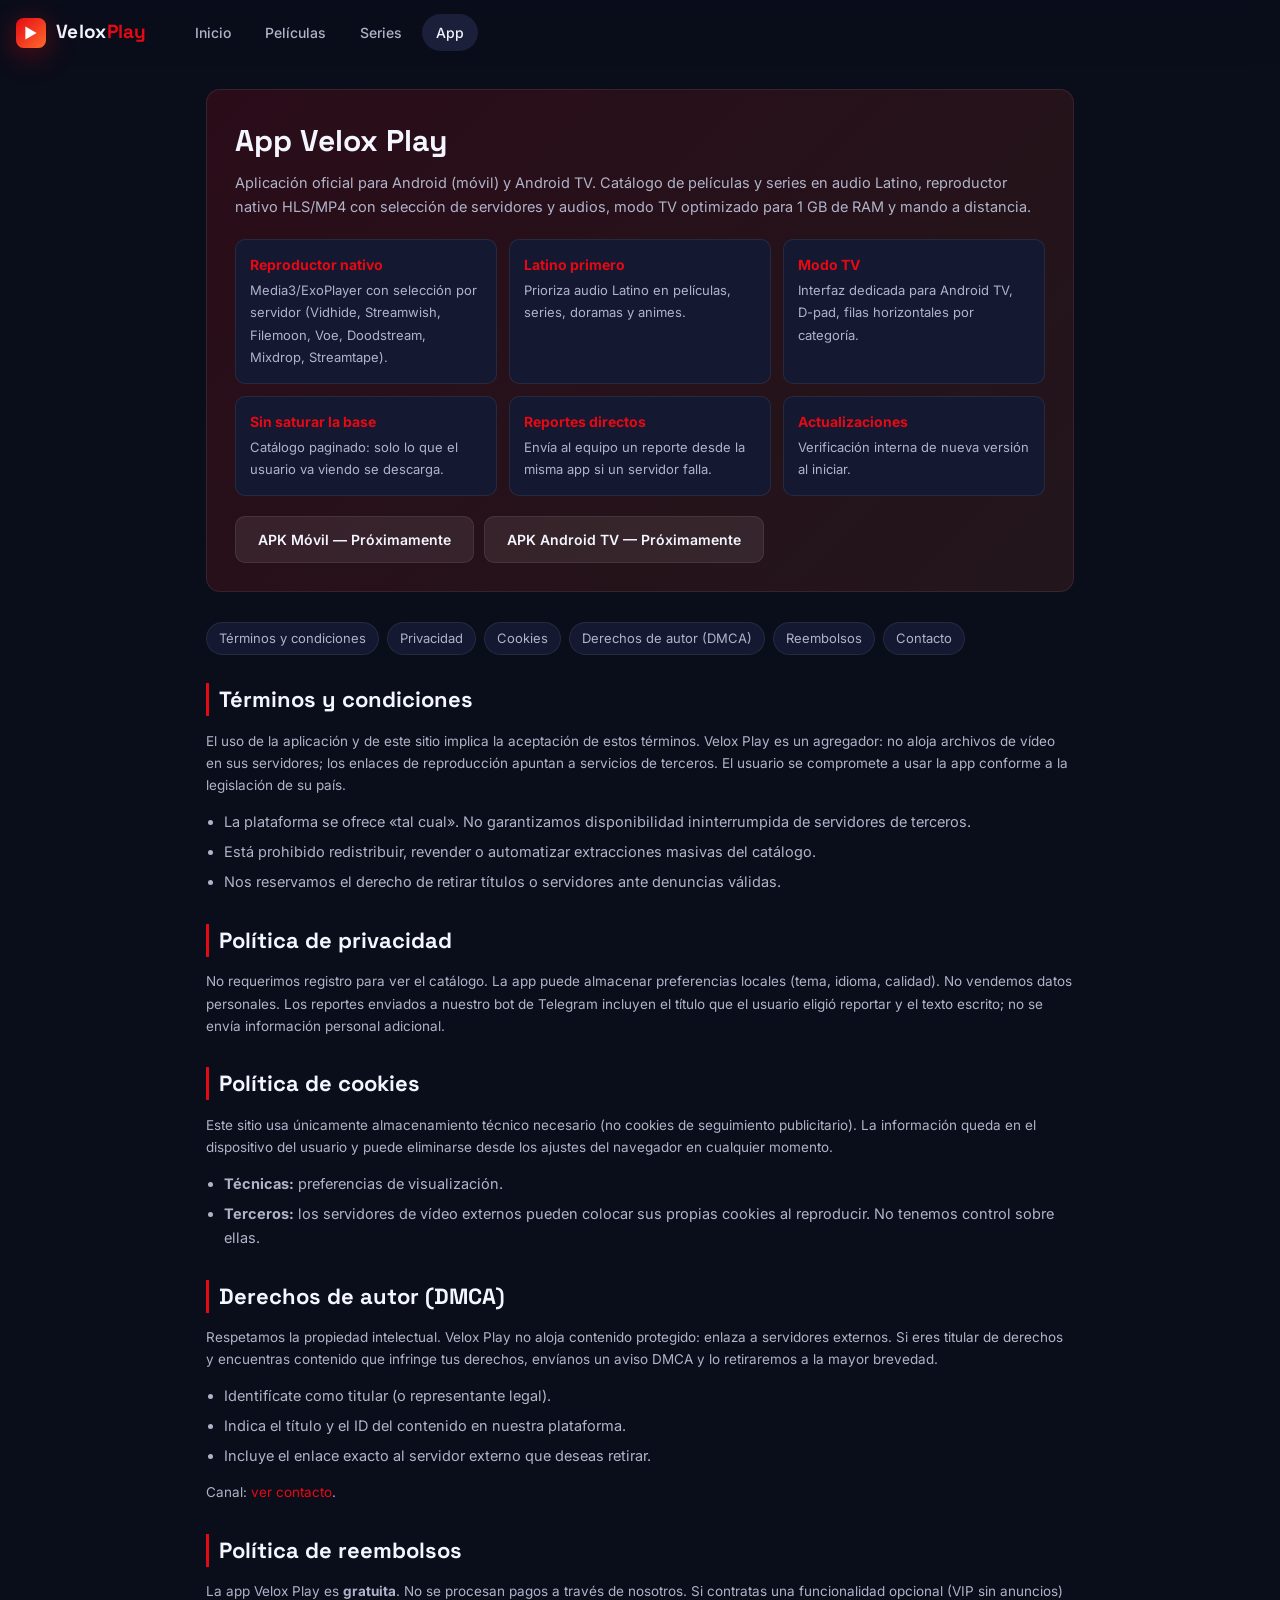
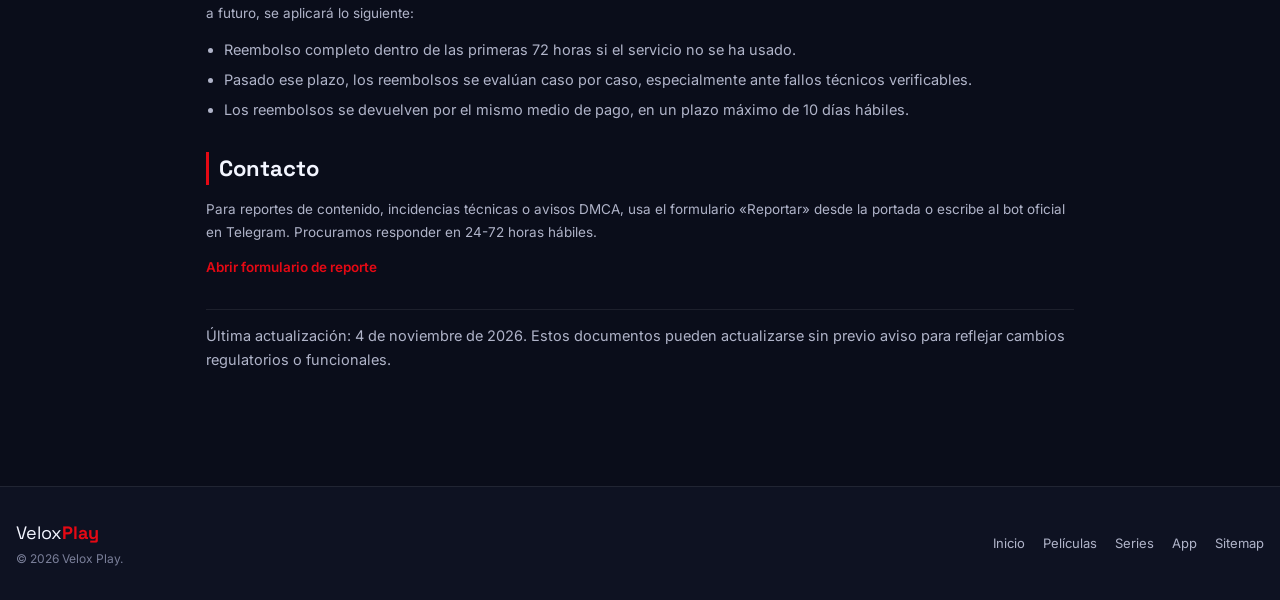
==== app.html @ 052e9ea3 "feat: paginas peliculas.html, series.html, app.html (+ sitemap) - peliculas.html: catalogo paginado " ====
<!DOCTYPE html>
<html lang="es">
<head>
<meta charset="UTF-8" />
<meta name="viewport" content="width=device-width, initial-scale=1.0, viewport-fit=cover" />
<meta name="theme-color" content="#0A0D1A" />
<meta name="color-scheme" content="dark" />
<title>App Velox Play — Info y Legal</title>
<meta name="description" content="Información sobre la aplicación Velox Play para Android y Android TV, términos y condiciones, política de cookies, derechos de autor y política de reembolsos." />
<meta name="robots" content="index,follow" />
<link rel="canonical" href="https://flashanaaya18.github.io/velox-play-studio/app.html" />
<link rel="icon" type="image/svg+xml" href="assets/icon.svg" />
<link rel="preconnect" href="https://fonts.googleapis.com" crossorigin />
<link rel="preconnect" href="https://fonts.gstatic.com" crossorigin />
<link rel="stylesheet" href="https://fonts.googleapis.com/css2?family=Space+Grotesk:wght@500;700&family=Inter:wght@400;500;600&display=swap" />
<link rel="stylesheet" href="css/styles.css" />
<style>
  .doc { max-width: 900px; margin: 0 auto; padding: 24px 16px 60px; }
  .doc__hero { background: linear-gradient(135deg, rgba(229,9,20,0.15), rgba(255,107,44,0.1)); border: 1px solid var(--border); border-radius: var(--radius); padding: 28px; margin-bottom: 28px; }
  .doc__hero h1 { font-family: 'Space Grotesk', sans-serif; font-size: 30px; margin: 0 0 8px; }
  .doc__hero p { color: var(--text-dim); margin: 0; line-height: 1.6; }
  .doc__caracteristicas { display: grid; grid-template-columns: repeat(auto-fit, minmax(240px, 1fr)); gap: 12px; margin: 20px 0; }
  .feat { background: var(--surface); border: 1px solid var(--border); border-radius: var(--radius-sm); padding: 14px; }
  .feat strong { color: var(--accent); display: block; margin-bottom: 4px; font-size: 14px; }
  .feat span { color: var(--text-dim); font-size: 13px; line-height: 1.5; }
  .descargas { display: flex; flex-wrap: wrap; gap: 10px; margin-top: 16px; }
  .doc section { margin-bottom: 30px; }
  .doc h2 { font-family: 'Space Grotesk', sans-serif; font-size: 22px; margin: 0 0 10px; border-left: 3px solid var(--accent); padding-left: 10px; }
  .doc p, .doc li { color: var(--text-dim); line-height: 1.65; font-size: 14.5px; }
  .doc ul { padding-left: 18px; margin: 8px 0; }
  .doc li { margin-bottom: 6px; }
  .doc__nav { display: flex; flex-wrap: wrap; gap: 8px; margin: 14px 0 28px; }
  .doc__nav a { padding: 6px 12px; border-radius: 999px; font-size: 13px; background: var(--surface); border: 1px solid var(--border); color: var(--text-dim); }
  .doc__nav a:hover { color: var(--text); border-color: var(--accent); }
  .doc__legal p { font-size: 13.5px; }
  .doc__footer-note { color: var(--text-fade); font-size: 12.5px; margin-top: 30px; padding-top: 14px; border-top: 1px solid var(--border); }
</style>
</head>
<body>

<header class="topbar" id="topbar">
  <div class="topbar__inner">
    <a href="index.html" class="brand" aria-label="Velox Play inicio">
      <svg class="brand__mark" viewBox="0 0 32 32" aria-hidden="true">
        <defs><linearGradient id="bg" x1="0" y1="0" x2="1" y2="1"><stop offset="0" stop-color="#E50914"/><stop offset="1" stop-color="#FF6B2C"/></linearGradient></defs>
        <rect width="32" height="32" rx="8" fill="url(#bg)"/><path d="M10 9 L22 16 L10 23 Z" fill="#fff"/>
      </svg>
      <span class="brand__name">Velox<span>Play</span></span>
    </a>
    <button class="nav-toggle" type="button" id="nav-toggle" aria-label="Abrir menú" aria-expanded="false">
      <span></span><span></span><span></span>
    </button>
    <nav class="nav" aria-label="Principal" id="nav">
      <a href="index.html" class="nav__link">Inicio</a>
      <a href="peliculas.html" class="nav__link">Películas</a>
      <a href="series.html" class="nav__link">Series</a>
      <a href="app.html" class="nav__link is-active">App</a>
    </nav>
  </div>
</header>

<main class="doc">
  <section class="doc__hero" id="info">
    <h1>App Velox Play</h1>
    <p>Aplicación oficial para Android (móvil) y Android TV. Catálogo de películas y series en audio Latino, reproductor nativo HLS/MP4 con selección de servidores y audios, modo TV optimizado para 1&nbsp;GB de RAM y mando a distancia.</p>

    <div class="doc__caracteristicas">
      <div class="feat"><strong>Reproductor nativo</strong><span>Media3/ExoPlayer con selección por servidor (Vidhide, Streamwish, Filemoon, Voe, Doodstream, Mixdrop, Streamtape).</span></div>
      <div class="feat"><strong>Latino primero</strong><span>Prioriza audio Latino en películas, series, doramas y animes.</span></div>
      <div class="feat"><strong>Modo TV</strong><span>Interfaz dedicada para Android TV, D-pad, filas horizontales por categoría.</span></div>
      <div class="feat"><strong>Sin saturar la base</strong><span>Catálogo paginado: solo lo que el usuario va viendo se descarga.</span></div>
      <div class="feat"><strong>Reportes directos</strong><span>Envía al equipo un reporte desde la misma app si un servidor falla.</span></div>
      <div class="feat"><strong>Actualizaciones</strong><span>Verificación interna de nueva versión al iniciar.</span></div>
    </div>

    <div class="descargas">
      <button class="btn btn--ghost" disabled>APK Móvil — Próximamente</button>
      <button class="btn btn--ghost" disabled>APK Android TV — Próximamente</button>
    </div>
  </section>

  <nav class="doc__nav" aria-label="Secciones legales">
    <a href="#terminos">Términos y condiciones</a>
    <a href="#privacidad">Privacidad</a>
    <a href="#cookies">Cookies</a>
    <a href="#derechos">Derechos de autor (DMCA)</a>
    <a href="#reembolsos">Reembolsos</a>
    <a href="#contacto">Contacto</a>
  </nav>

  <section class="doc__legal" id="terminos">
    <h2>Términos y condiciones</h2>
    <p>El uso de la aplicación y de este sitio implica la aceptación de estos términos. Velox Play es un agregador: no aloja archivos de vídeo en sus servidores; los enlaces de reproducción apuntan a servicios de terceros. El usuario se compromete a usar la app conforme a la legislación de su país.</p>
    <ul>
      <li>La plataforma se ofrece «tal cual». No garantizamos disponibilidad ininterrumpida de servidores de terceros.</li>
      <li>Está prohibido redistribuir, revender o automatizar extracciones masivas del catálogo.</li>
      <li>Nos reservamos el derecho de retirar títulos o servidores ante denuncias válidas.</li>
    </ul>
  </section>

  <section class="doc__legal" id="privacidad">
    <h2>Política de privacidad</h2>
    <p>No requerimos registro para ver el catálogo. La app puede almacenar preferencias locales (tema, idioma, calidad). No vendemos datos personales. Los reportes enviados a nuestro bot de Telegram incluyen el título que el usuario eligió reportar y el texto escrito; no se envía información personal adicional.</p>
  </section>

  <section class="doc__legal" id="cookies">
    <h2>Política de cookies</h2>
    <p>Este sitio usa únicamente almacenamiento técnico necesario (no cookies de seguimiento publicitario). La información queda en el dispositivo del usuario y puede eliminarse desde los ajustes del navegador en cualquier momento.</p>
    <ul>
      <li><strong>Técnicas:</strong> preferencias de visualización.</li>
      <li><strong>Terceros:</strong> los servidores de vídeo externos pueden colocar sus propias cookies al reproducir. No tenemos control sobre ellas.</li>
    </ul>
  </section>

  <section class="doc__legal" id="derechos">
    <h2>Derechos de autor (DMCA)</h2>
    <p>Respetamos la propiedad intelectual. Velox Play no aloja contenido protegido: enlaza a servidores externos. Si eres titular de derechos y encuentras contenido que infringe tus derechos, envíanos un aviso DMCA y lo retiraremos a la mayor brevedad.</p>
    <ul>
      <li>Identifícate como titular (o representante legal).</li>
      <li>Indica el título y el ID del contenido en nuestra plataforma.</li>
      <li>Incluye el enlace exacto al servidor externo que deseas retirar.</li>
    </ul>
    <p>Canal: <a href="#contacto" style="color:var(--accent)">ver contacto</a>.</p>
  </section>

  <section class="doc__legal" id="reembolsos">
    <h2>Política de reembolsos</h2>
    <p>La app Velox Play es <strong>gratuita</strong>. No se procesan pagos a través de nosotros. Si contratas una funcionalidad opcional (VIP sin anuncios) a futuro, se aplicará lo siguiente:</p>
    <ul>
      <li>Reembolso completo dentro de las primeras 72&nbsp;horas si el servicio no se ha usado.</li>
      <li>Pasado ese plazo, los reembolsos se evalúan caso por caso, especialmente ante fallos técnicos verificables.</li>
      <li>Los reembolsos se devuelven por el mismo medio de pago, en un plazo máximo de 10&nbsp;días hábiles.</li>
    </ul>
  </section>

  <section class="doc__legal" id="contacto">
    <h2>Contacto</h2>
    <p>Para reportes de contenido, incidencias técnicas o avisos DMCA, usa el formulario «Reportar» desde la portada o escribe al bot oficial en Telegram. Procuramos responder en 24-72&nbsp;horas hábiles.</p>
    <p><a href="index.html#apk" style="color:var(--accent);font-weight:600">Abrir formulario de reporte</a></p>
  </section>

  <p class="doc__footer-note">Última actualización: 4 de noviembre de 2026. Estos documentos pueden actualizarse sin previo aviso para reflejar cambios regulatorios o funcionales.</p>
</main>

<footer class="footer">
  <div class="footer__inner">
    <div class="footer__brand">
      <span>Velox<strong>Play</strong></span>
      <p>© <span id="y"></span> Velox Play.</p>
    </div>
    <nav class="footer__nav" aria-label="Pie de página">
      <a href="index.html">Inicio</a>
      <a href="peliculas.html">Películas</a>
      <a href="series.html">Series</a>
      <a href="app.html">App</a>
      <a href="sitemap.xml">Sitemap</a>
    </nav>
  </div>
</footer>

<script>
  document.getElementById('y').textContent = new Date().getFullYear();
  (function () {
    const nav = document.getElementById('nav'), t = document.getElementById('nav-toggle');
    if (!nav || !t) return;
    t.addEventListener('click', () => {
      const abierto = nav.classList.toggle('is-open');
      t.setAttribute('aria-expanded', abierto ? 'true' : 'false');
    });
  })();
</script>
</body>
</html>
---- css/styles.css ----
/* Velox Play — tokens + base */
:root {
  --bg: #0A0D1A;
  --bg-2: #0E1222;
  --surface: #141830;
  --surface-2: #1B1F3A;
  --border: rgba(255,255,255,0.08);
  --text: #F3F5FF;
  --text-dim: #B0B4C9;
  --text-fade: #7A7F99;
  --accent: #E50914;
  --accent-2: #FF6B2C;
  --ok: #2ECC71;
  --azul: #3498DB;
  --amarillo: #F1C40F;
  --morado: #9B59B6;
  --naranja: #E67E22;
  --rosa: #E91E63;
  --radius: 14px;
  --radius-sm: 10px;
  --shadow-lg: 0 24px 60px rgba(0,0,0,0.5);
  --shadow-md: 0 8px 24px rgba(0,0,0,0.35);
  color-scheme: dark;
}

* { box-sizing: border-box; }

html, body { margin: 0; padding: 0; }
body {
  background: var(--bg);
  color: var(--text);
  font-family: 'Inter', system-ui, -apple-system, BlinkMacSystemFont, Segoe UI, Roboto, sans-serif;
  font-size: 15px;
  line-height: 1.5;
  min-height: 100vh;
  overflow-x: hidden;
  padding-top: env(safe-area-inset-top, 0);
}
img { max-width: 100%; display: block; }
a { color: inherit; text-decoration: none; }
button { cursor: pointer; font: inherit; color: inherit; background: none; border: none; }

/* ========== Topbar ========== */
.topbar {
  position: sticky;
  top: 0;
  z-index: 50;
  background: linear-gradient(to bottom, rgba(10,13,26,0.98), rgba(10,13,26,0.72) 70%, transparent);
  backdrop-filter: blur(16px);
  -webkit-backdrop-filter: blur(16px);
  transition: background 0.3s;
}
.topbar--scrolled { background: rgba(10,13,26,0.96); border-bottom: 1px solid var(--border); }
.topbar__inner {
  max-width: 1400px;
  margin: 0 auto;
  display: flex;
  align-items: center;
  gap: 18px;
  padding: 14px max(16px, env(safe-area-inset-left, 0));
}
.brand { display: flex; align-items: center; gap: 10px; }
.brand__mark { width: 30px; height: 30px; filter: drop-shadow(0 6px 14px rgba(229,9,20,0.4)); }
.brand__name {
  font-family: 'Space Grotesk', sans-serif;
  font-weight: 700;
  font-size: 19px;
  letter-spacing: 0.3px;
}
.brand__name span { color: var(--accent); }

.nav-toggle { display: none; width: 40px; height: 40px; border-radius: 10px; padding: 10px 8px; margin-left: auto; flex-direction: column; justify-content: space-between; align-items: stretch; border: 1px solid var(--border); background: rgba(255,255,255,0.03); }
.nav-toggle span { display: block; height: 2px; background: var(--text); border-radius: 2px; transition: transform .25s, opacity .2s; }
.nav-toggle[aria-expanded="true"] span:nth-child(1) { transform: translateY(7px) rotate(45deg); }
.nav-toggle[aria-expanded="true"] span:nth-child(2) { opacity: 0; }
.nav-toggle[aria-expanded="true"] span:nth-child(3) { transform: translateY(-7px) rotate(-45deg); }
.nav { display: flex; gap: 6px; margin-left: 16px; }
.nav__link {
  padding: 8px 14px;
  border-radius: 999px;
  font-size: 14px;
  font-weight: 500;
  color: var(--text-dim);
  transition: all 0.2s;
}
.nav__link:hover { color: var(--text); background: var(--surface); }
.nav__link.is-active { color: var(--text); background: var(--surface-2); }

.search {
  margin-left: auto;
  display: flex;
  align-items: center;
  background: var(--surface);
  border: 1px solid var(--border);
  border-radius: 999px;
  padding: 4px 8px 4px 14px;
  gap: 4px;
  transition: border-color 0.2s;
}
.search:focus-within { border-color: var(--accent); }
.search input {
  background: transparent;
  border: 0;
  outline: 0;
  color: var(--text);
  font-size: 14px;
  width: 220px;
}
.search button {
  display: grid;
  place-items: center;
  width: 32px;
  height: 32px;
  border-radius: 50%;
  color: var(--text-dim);
}
.search button:hover { color: var(--text); background: var(--surface-2); }

/* ========== Hero ========== */
.hero {
  position: relative;
  min-height: 520px;
  display: flex;
  align-items: flex-end;
  padding: 80px max(16px, env(safe-area-inset-left, 0)) 60px;
  overflow: hidden;
  isolation: isolate;
}
.hero__bg {
  position: absolute;
  inset: 0;
  background-size: cover;
  background-position: center;
  background-color: var(--bg-2);
  z-index: -2;
  transition: opacity 0.6s;
  opacity: 0;
}
.hero__bg.is-ready { opacity: 1; }
.hero__shade {
  position: absolute;
  inset: 0;
  background: linear-gradient(90deg, rgba(10,13,26,0.98) 0%, rgba(10,13,26,0.72) 40%, rgba(10,13,26,0.1) 70%),
              linear-gradient(0deg, rgba(10,13,26,1) 2%, transparent 60%);
  z-index: -1;
}
.hero__content {
  max-width: 1400px;
  margin: 0 auto;
  width: 100%;
  max-inline-size: 640px;
}
.hero__pill {
  display: inline-block;
  padding: 5px 12px;
  background: rgba(229,9,20,0.18);
  border: 1px solid rgba(229,9,20,0.5);
  color: #ff9aa2;
  border-radius: 999px;
  font-size: 11px;
  font-weight: 700;
  letter-spacing: 0.8px;
  text-transform: uppercase;
  margin-bottom: 14px;
}
.hero__title {
  font-family: 'Space Grotesk', sans-serif;
  font-weight: 700;
  font-size: clamp(28px, 5vw, 48px);
  line-height: 1.08;
  margin: 0 0 10px;
  text-wrap: balance;
}
.hero__meta { color: var(--text-dim); font-size: 14px; margin: 0 0 10px; }
.hero__text {
  color: var(--text-dim);
  font-size: 15px;
  margin: 0 0 20px;
  line-height: 1.5;
  display: -webkit-box;
  -webkit-line-clamp: 3;
  -webkit-box-orient: vertical;
  overflow: hidden;
}
.hero__cta { display: flex; gap: 10px; flex-wrap: wrap; }

.btn {
  display: inline-flex;
  align-items: center;
  gap: 8px;
  padding: 12px 22px;
  border-radius: 10px;
  font-weight: 600;
  font-size: 14px;
  transition: transform 0.15s, filter 0.15s;
  border: 1px solid transparent;
}
.btn:hover { transform: translateY(-1px); filter: brightness(1.08); }
.btn:active { transform: translateY(0); }
.btn--primary {
  background: linear-gradient(135deg, var(--accent), var(--accent-2));
  color: #fff;
  box-shadow: 0 10px 24px rgba(229,9,20,0.3);
}
.btn--ghost {
  background: rgba(255,255,255,0.08);
  color: var(--text);
  border-color: var(--border);
}

/* ========== Rows ========== */
.rows {
  max-width: 1400px;
  margin: 0 auto;
  padding: 10px max(16px, env(safe-area-inset-left, 0)) 60px;
}
.row { margin-bottom: 36px; }
.row__header {
  display: flex;
  align-items: baseline;
  gap: 10px;
  margin-bottom: 12px;
}
.row__title {
  font-family: 'Space Grotesk', sans-serif;
  font-weight: 700;
  font-size: 18px;
  margin: 0;
}
.row__count { color: var(--text-fade); font-size: 12px; }

.row__scroller {
  display: grid;
  grid-auto-flow: column;
  grid-auto-columns: 150px;
  gap: 12px;
  overflow-x: auto;
  overflow-y: hidden;
  scroll-snap-type: x proximity;
  scroll-padding-left: 16px;
  padding-bottom: 8px;
  scrollbar-width: thin;
  scrollbar-color: var(--surface-2) transparent;
}
.row__scroller::-webkit-scrollbar { height: 6px; }
.row__scroller::-webkit-scrollbar-thumb { background: var(--surface-2); border-radius: 3px; }

/* ========== Card ========== */
.card {
  position: relative;
  aspect-ratio: 2 / 3;
  border-radius: var(--radius);
  overflow: hidden;
  background: var(--surface);
  cursor: pointer;
  scroll-snap-align: start;
  transition: transform 0.2s, box-shadow 0.2s;
  isolation: isolate;
}
.card:hover {
  transform: translateY(-4px) scale(1.03);
  box-shadow: var(--shadow-lg);
  z-index: 2;
}
.card__poster {
  width: 100%;
  height: 100%;
  object-fit: cover;
  background: var(--surface-2);
  transition: transform 0.4s;
}
.card:hover .card__poster { transform: scale(1.06); }
.card__fade {
  position: absolute;
  inset: 0;
  background: linear-gradient(0deg, rgba(0,0,0,0.85) 0%, transparent 45%);
  opacity: 0;
  transition: opacity 0.2s;
}
.card:hover .card__fade { opacity: 1; }
.card__info {
  position: absolute;
  left: 10px;
  right: 10px;
  bottom: 8px;
  color: #fff;
  opacity: 0;
  transform: translateY(6px);
  transition: all 0.25s;
}
.card:hover .card__info { opacity: 1; transform: translateY(0); }
.card__title { font-weight: 600; font-size: 13px; line-height: 1.2; }
.card__sub { color: rgba(255,255,255,0.8); font-size: 11px; margin-top: 2px; }

.card__badges {
  position: absolute;
  top: 8px;
  left: 8px;
  display: flex;
  gap: 4px;
  flex-wrap: wrap;
}
.badge {
  padding: 3px 7px;
  border-radius: 6px;
  font-size: 10px;
  font-weight: 700;
  letter-spacing: 0.4px;
  text-transform: uppercase;
  color: #fff;
}
.badge--top { background: linear-gradient(135deg, var(--accent), var(--accent-2)); }
.badge--cam { background: var(--amarillo); color: #1a1a1a; }
.badge--new { background: var(--ok); }

/* Skeletons */
.skeleton {
  background: linear-gradient(90deg, var(--surface) 0%, var(--surface-2) 40%, var(--surface) 80%);
  background-size: 400% 100%;
  animation: shimmer 1.6s linear infinite;
}
@keyframes shimmer { 0% { background-position: 100% 0; } 100% { background-position: 0 0; } }

/* ========== Detail modal ========== */
.detail {
  position: fixed;
  inset: 0;
  z-index: 100;
  display: grid;
  place-items: center;
  padding: max(16px, env(safe-area-inset-top, 0));
}
.detail[hidden] { display: none; }
.detail__backdrop {
  position: absolute;
  inset: 0;
  background: rgba(0,0,0,0.75);
  backdrop-filter: blur(6px);
  -webkit-backdrop-filter: blur(6px);
}
.detail__card {
  position: relative;
  width: 100%;
  max-width: 920px;
  max-height: 92vh;
  background: var(--bg-2);
  border: 1px solid var(--border);
  border-radius: 18px;
  overflow: hidden;
  display: flex;
  flex-direction: column;
  box-shadow: var(--shadow-lg);
  animation: pop 0.2s ease-out;
}
@keyframes pop { from { opacity: 0; transform: scale(0.96); } to { opacity: 1; transform: scale(1); } }
.detail__close {
  position: absolute;
  top: 12px;
  right: 12px;
  width: 36px;
  height: 36px;
  border-radius: 50%;
  background: rgba(0,0,0,0.6);
  color: #fff;
  font-size: 22px;
  line-height: 36px;
  z-index: 3;
}
.detail__close:hover { background: rgba(0,0,0,0.85); }
.detail__hero {
  aspect-ratio: 16 / 9;
  background-size: cover;
  background-position: center;
  background-color: var(--surface);
  position: relative;
}
.detail__hero::after {
  content: '';
  position: absolute;
  inset: 0;
  background: linear-gradient(0deg, var(--bg-2) 0%, transparent 60%);
}
.detail__body {
  padding: 20px 24px 28px;
  overflow-y: auto;
}
.detail__body h2 {
  font-family: 'Space Grotesk', sans-serif;
  font-size: clamp(22px, 3vw, 30px);
  margin: 0 0 8px;
}
.detail__meta {
  color: var(--text-dim);
  font-size: 13px;
  display: flex;
  gap: 14px;
  flex-wrap: wrap;
  margin-bottom: 14px;
}
.detail__meta .dot { color: var(--text-fade); }
.detail__body p { color: var(--text-dim); margin: 0 0 20px; line-height: 1.6; }
.detail__body h3 {
  font-family: 'Space Grotesk', sans-serif;
  font-size: 16px;
  margin: 16px 0 10px;
}

/* Server picker */
.srv-grid { display: grid; grid-template-columns: repeat(auto-fill, minmax(180px, 1fr)); gap: 10px; }
.srv {
  display: flex;
  align-items: center;
  gap: 10px;
  padding: 12px 14px;
  border-radius: var(--radius-sm);
  border: 1.5px solid var(--border);
  background: var(--surface);
  color: var(--text);
  transition: transform 0.15s, background 0.15s;
  text-align: left;
}
.srv:hover { transform: translateY(-2px); }
.srv__dot { width: 10px; height: 10px; border-radius: 50%; flex: none; }
.srv__name { font-size: 13px; font-weight: 600; flex: 1; overflow: hidden; text-overflow: ellipsis; white-space: nowrap; }
.srv__lang {
  font-size: 10px;
  padding: 3px 7px;
  background: rgba(0,0,0,0.3);
  border-radius: 5px;
  font-weight: 700;
}

/* Temporadas */
.tabs { display: flex; gap: 6px; margin-bottom: 12px; flex-wrap: wrap; }
.tab {
  padding: 7px 14px;
  border-radius: 999px;
  background: var(--surface);
  color: var(--text-dim);
  font-size: 13px;
  font-weight: 500;
}
.tab.is-active { background: var(--accent); color: #fff; }
.episodios { list-style: none; padding: 0; margin: 0; display: flex; flex-direction: column; gap: 6px; }
.episodios li {
  padding: 12px 14px;
  background: var(--surface);
  border-radius: var(--radius-sm);
  display: flex;
  align-items: center;
  gap: 10px;
  cursor: pointer;
  transition: background 0.15s;
}
.episodios li:hover { background: var(--surface-2); }
.episodios .ep-num { color: var(--accent); font-weight: 700; font-size: 13px; width: 46px; flex: none; }
.episodios .ep-tit { font-size: 14px; }

/* ========== Footer ========== */
.footer {
  border-top: 1px solid var(--border);
  padding: 32px max(16px, env(safe-area-inset-left, 0));
  margin-top: 40px;
  background: var(--bg-2);
}
.footer__inner {
  max-width: 1400px;
  margin: 0 auto;
  display: flex;
  justify-content: space-between;
  align-items: center;
  gap: 20px;
  flex-wrap: wrap;
}
.footer__brand {
  font-family: 'Space Grotesk', sans-serif;
  font-size: 18px;
}
.footer__brand strong { color: var(--accent); }
.footer__brand p { font-family: 'Inter', sans-serif; font-size: 12px; color: var(--text-fade); margin: 4px 0 0; }
.footer__nav { display: flex; gap: 18px; font-size: 13px; color: var(--text-dim); }
.footer__nav a:hover { color: var(--text); }

/* ========== Toast ========== */
.toast {
  position: fixed;
  left: 50%;
  bottom: 24px;
  transform: translateX(-50%) translateY(20px);
  background: var(--surface-2);
  color: var(--text);
  padding: 12px 20px;
  border-radius: 10px;
  font-size: 13px;
  box-shadow: var(--shadow-md);
  opacity: 0;
  pointer-events: none;
  transition: all 0.25s;
  z-index: 200;
}
.toast.is-visible { opacity: 1; transform: translateX(-50%) translateY(0); }

/* ========== Responsive ========== */
@media (max-width: 840px) {
  .nav-toggle { display: flex; }
  .topbar__inner { flex-wrap: wrap; }
  .search { order: 3; width: 100%; margin-top: 4px; }
  .search input { width: 100%; }
  .nav {
    order: 4;
    width: 100%;
    margin: 0;
    flex-direction: column;
    gap: 2px;
    max-height: 0;
    overflow: hidden;
    transition: max-height .25s ease, margin-top .25s ease;
    border-top: 1px solid transparent;
  }
  .nav.is-open {
    max-height: 320px;
    margin-top: 8px;
    padding-top: 10px;
    border-top-color: var(--border);
  }
  .nav__link { padding: 12px 14px; border-radius: 10px; font-size: 15px; }
  .hero { min-height: 420px; padding-top: 60px; }
  .row__scroller { grid-auto-columns: 120px; }
  .hero { min-height: 420px; padding-top: 60px; }
  .row__scroller { grid-auto-columns: 120px; }
}
@media (max-width: 480px) {
  .topbar__inner { gap: 10px; padding: 10px 12px; }
  .brand__name { font-size: 16px; }
  .search input { width: 90px; font-size: 13px; }
  .search { padding-left: 10px; }
  .hero { min-height: 380px; padding: 50px 14px 36px; }
  .hero__title { font-size: 26px; }
  .rows { padding: 10px 12px 40px; }
  .row__scroller { grid-auto-columns: 108px; gap: 8px; }
  .detail__body { padding: 16px; }
  .srv-grid { grid-template-columns: 1fr; }
  .footer__inner { flex-direction: column; text-align: center; }
}

/* Honra el usuario que prefiere menos animación */
@media (prefers-reduced-motion: reduce) {
  * { animation-duration: 0.001s !important; transition-duration: 0.001s !important; }
}

/* ========== APK + Reportar ========== */
.apkbox {
  max-width: 1400px;
  margin: 40px auto 0;
  padding: 0 max(16px, env(safe-area-inset-left, 0));
}
.apkbox__inner {
  display: grid;
  grid-template-columns: repeat(auto-fit, minmax(300px, 1fr));
  gap: 18px;
}
.apkbox__card {
  background: var(--bg-2);
  border: 1px solid var(--border);
  border-radius: 18px;
  padding: 24px;
}
.apkbox__card h3 {
  font-family: 'Space Grotesk', sans-serif;
  margin: 0 0 8px;
  font-size: 18px;
}
.apkbox__card p { color: var(--text-dim); font-size: 14px; margin: 0 0 16px; line-height: 1.5; }
.apkbox__btns { display: flex; gap: 10px; flex-wrap: wrap; }
.apkbox__btns .btn[disabled] { opacity: 0.55; cursor: not-allowed; }

.reportar { display: flex; flex-direction: column; gap: 10px; }
.reportar input,
.reportar select,
.reportar textarea {
  background: var(--surface);
  border: 1px solid var(--border);
  color: var(--text);
  border-radius: 10px;
  padding: 11px 13px;
  font-size: 14px;
  font-family: inherit;
  outline: none;
  transition: border-color 0.15s;
}
.reportar input:focus,
.reportar select:focus,
.reportar textarea:focus { border-color: var(--accent); }
.reportar textarea { resize: vertical; min-height: 68px; }
.reportar .btn { align-self: flex-start; }

/* ========== Player iframe ========== */
.player {
  position: fixed;
  inset: 0;
  z-index: 150;
  display: grid;
  place-items: center;
  padding: max(12px, env(safe-area-inset-top, 0));
}
.player[hidden] { display: none; }
.player__backdrop {
  position: absolute;
  inset: 0;
  background: rgba(0,0,0,0.92);
  backdrop-filter: blur(6px);
}
.player__frame {
  position: relative;
  width: min(1200px, 100%);
  aspect-ratio: 16 / 9;
  background: #000;
  border-radius: 14px;
  overflow: hidden;
  box-shadow: var(--shadow-lg);
}
.player__frame iframe {
  width: 100%;
  height: 100%;
  border: 0;
  background: #000;
}
.player__close {
  position: absolute;
  top: -42px;
  right: 0;
  width: 36px;
  height: 36px;
  border-radius: 50%;
  background: rgba(255,255,255,0.14);
  color: #fff;
  font-size: 22px;
  line-height: 36px;
  z-index: 5;
}
.player__close:hover { background: rgba(255,255,255,0.28); }
@media (max-width: 480px) {
  .player__close { top: 4px; right: 4px; }
  .player__frame { border-radius: 0; height: 100%; aspect-ratio: auto; width: 100%; }
}

.episodios .ep-badge {
  margin-left: auto;
  font-size: 10px;
  font-weight: 700;
  padding: 3px 8px;
  border-radius: 6px;
  background: rgba(46,204,113,0.18);
  color: #4ed88b;
  text-transform: uppercase;
  letter-spacing: 0.5px;
}
.episodios .ep-badge--off { background: rgba(255,255,255,0.08); color: var(--text-fade); }
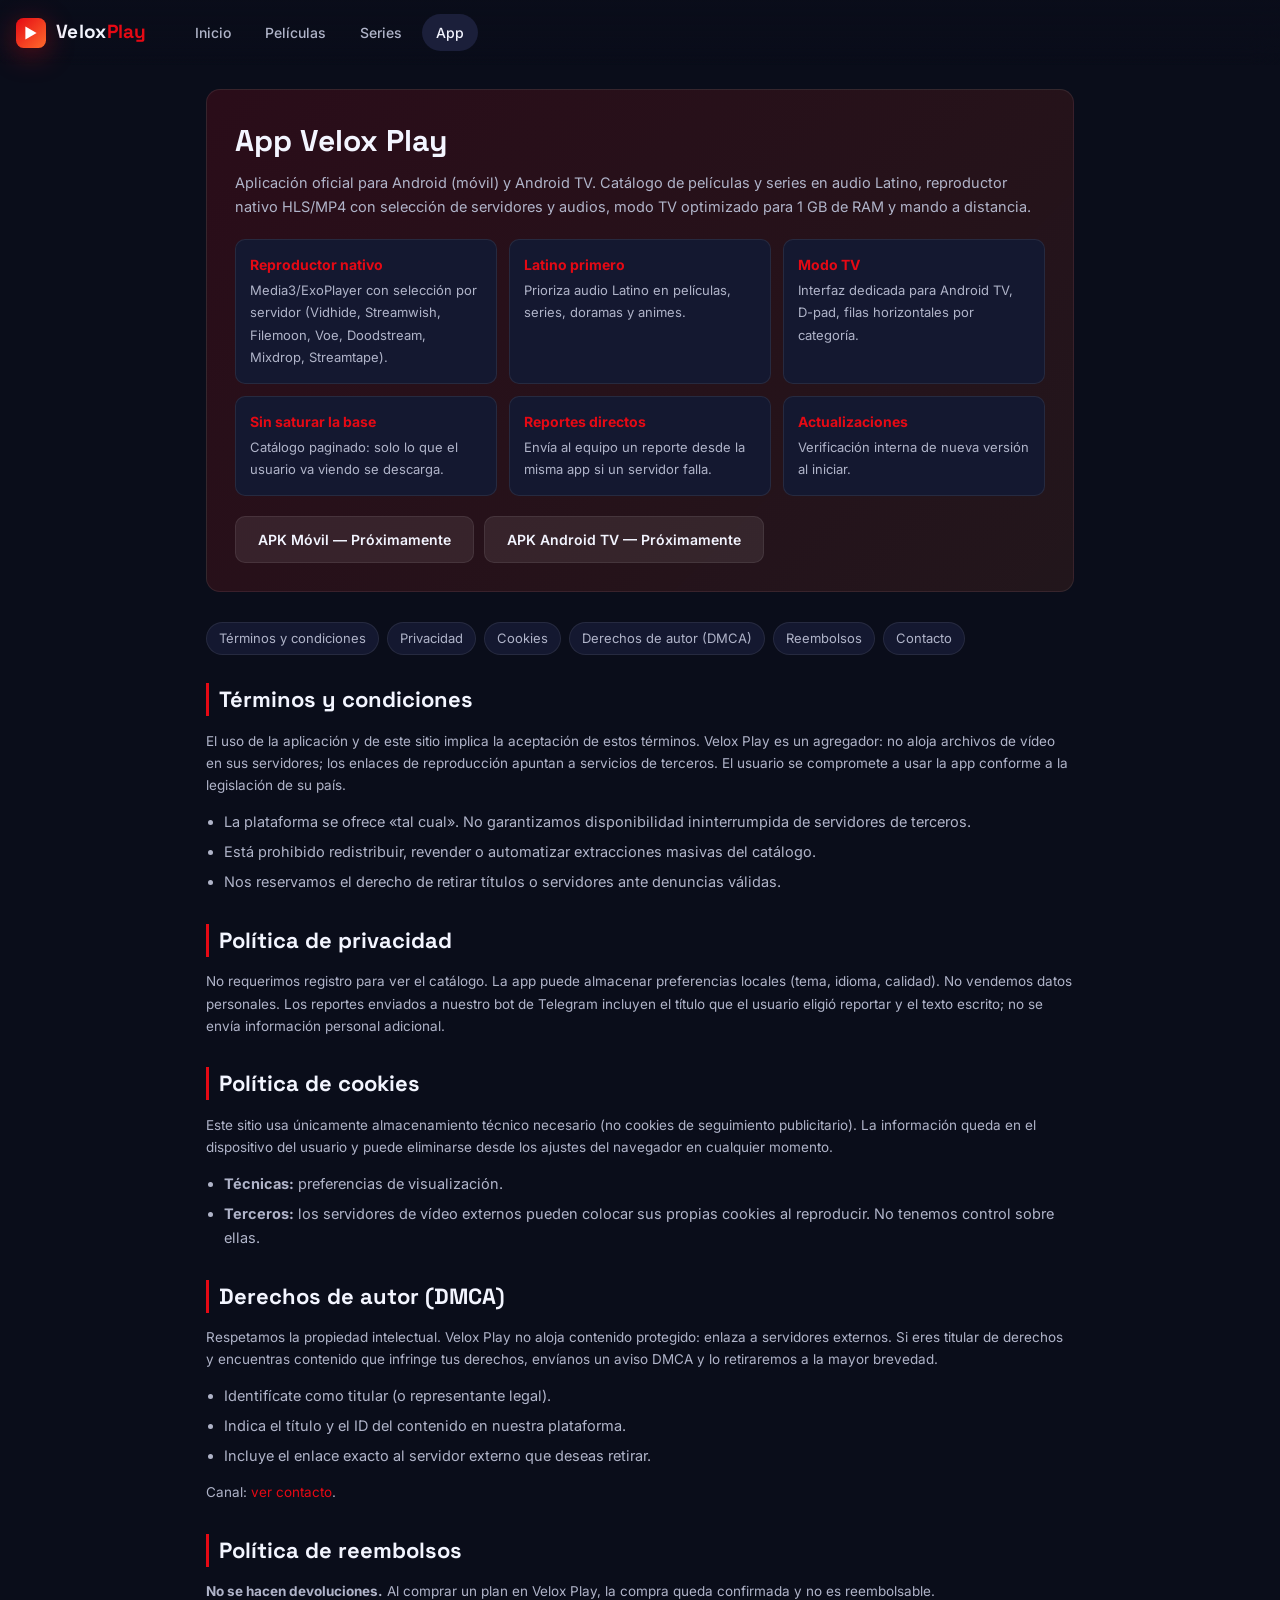
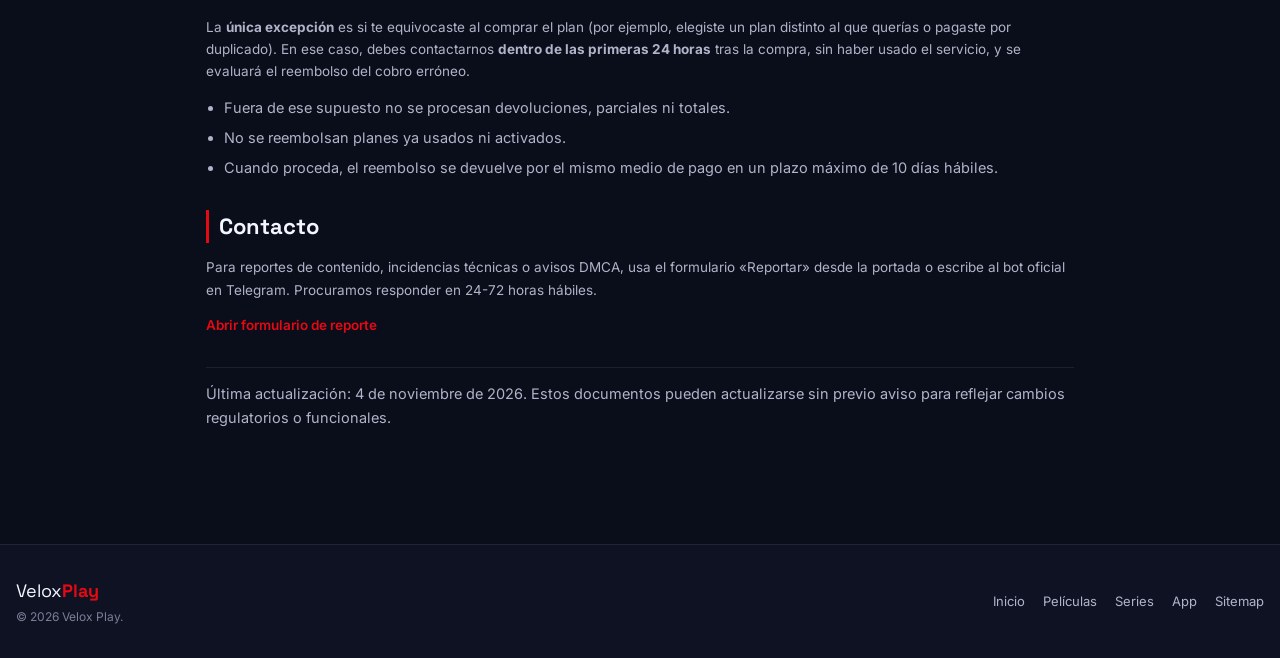
==== commit d61b7186: "fix: detalle inline en peliculas/series (ventana) y reembolsos no-devolucion - js/detalle.js: modal " ====
--- a/app.html
+++ b/app.html
@@ -125,11 +125,12 @@
 
   <section class="doc__legal" id="reembolsos">
     <h2>Política de reembolsos</h2>
-    <p>La app Velox Play es <strong>gratuita</strong>. No se procesan pagos a través de nosotros. Si contratas una funcionalidad opcional (VIP sin anuncios) a futuro, se aplicará lo siguiente:</p>
+    <p><strong>No se hacen devoluciones.</strong> Al comprar un plan en Velox Play, la compra queda confirmada y no es reembolsable.</p>
+    <p>La <strong>única excepción</strong> es si te equivocaste al comprar el plan (por ejemplo, elegiste un plan distinto al que querías o pagaste por duplicado). En ese caso, debes contactarnos <strong>dentro de las primeras 24&nbsp;horas</strong> tras la compra, sin haber usado el servicio, y se evaluará el reembolso del cobro erróneo.</p>
     <ul>
-      <li>Reembolso completo dentro de las primeras 72&nbsp;horas si el servicio no se ha usado.</li>
-      <li>Pasado ese plazo, los reembolsos se evalúan caso por caso, especialmente ante fallos técnicos verificables.</li>
-      <li>Los reembolsos se devuelven por el mismo medio de pago, en un plazo máximo de 10&nbsp;días hábiles.</li>
+      <li>Fuera de ese supuesto no se procesan devoluciones, parciales ni totales.</li>
+      <li>No se reembolsan planes ya usados ni activados.</li>
+      <li>Cuando proceda, el reembolso se devuelve por el mismo medio de pago en un plazo máximo de 10&nbsp;días hábiles.</li>
     </ul>
   </section>
 
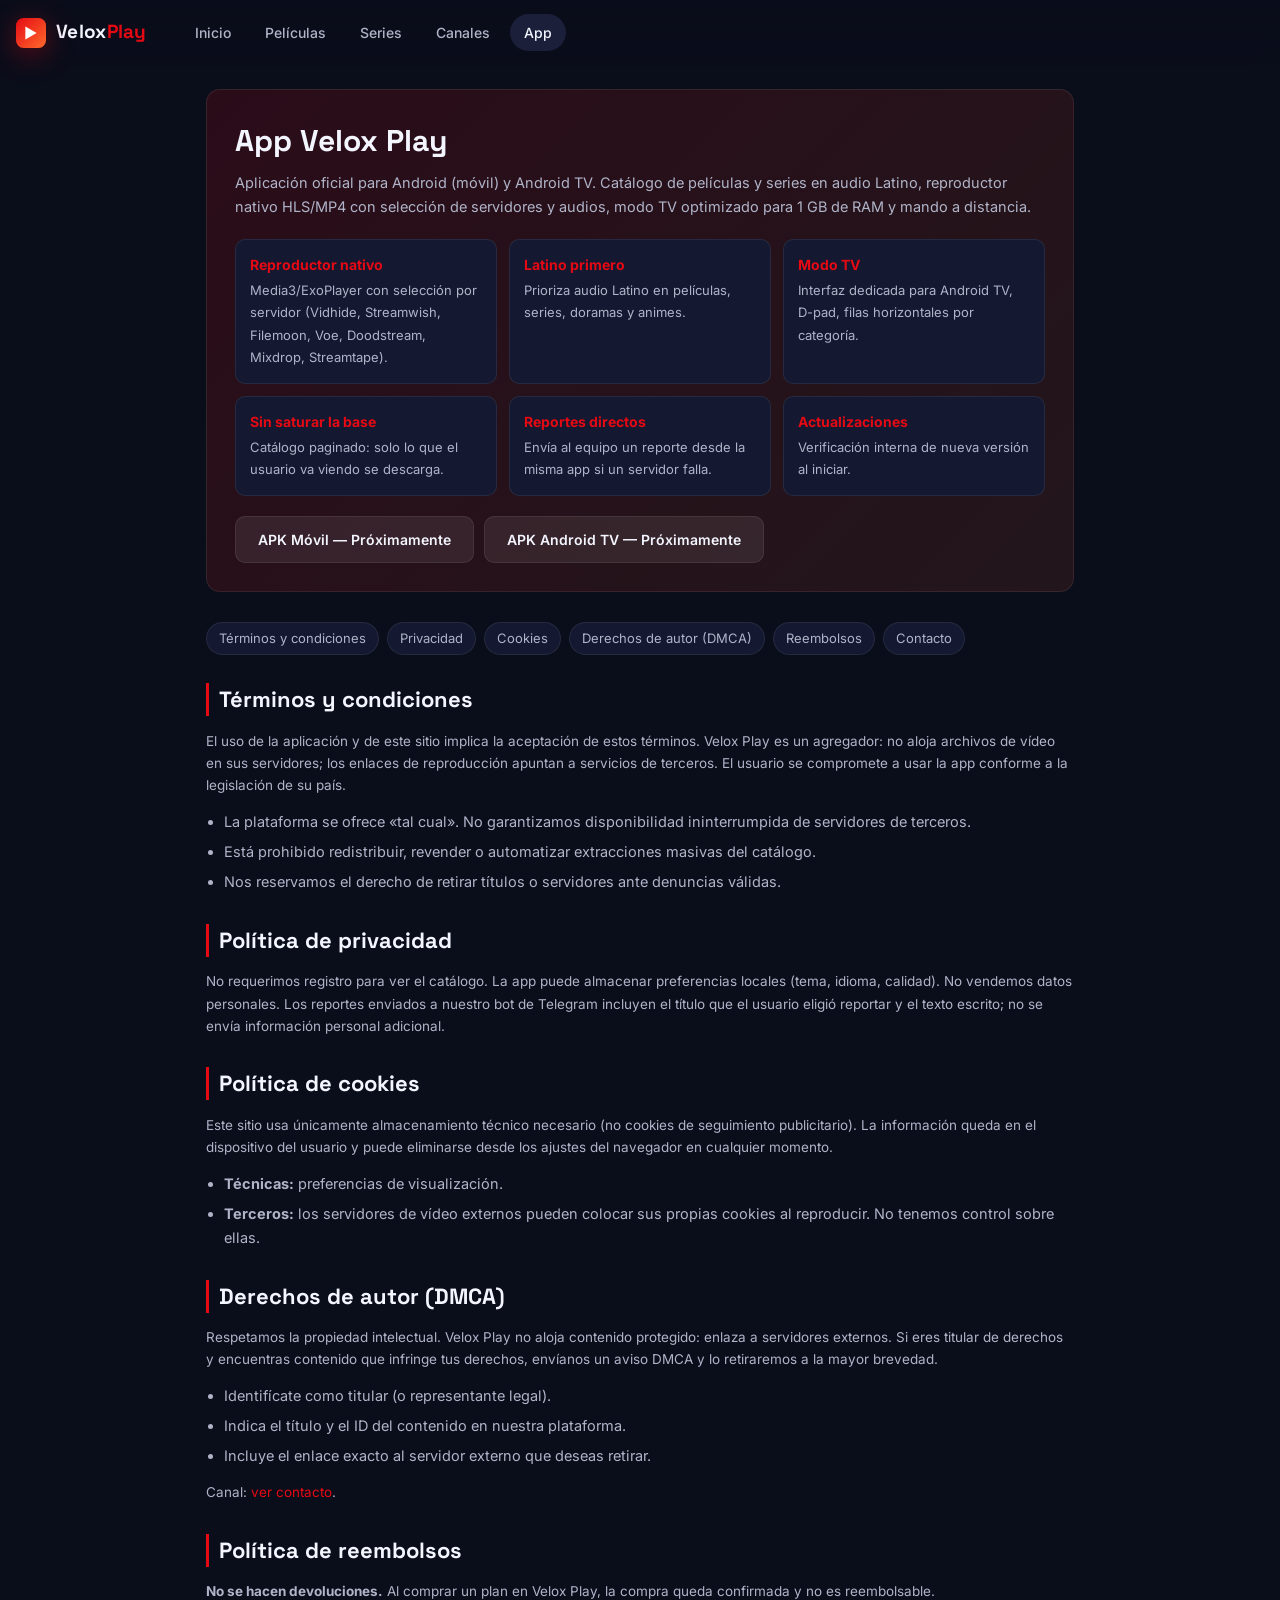
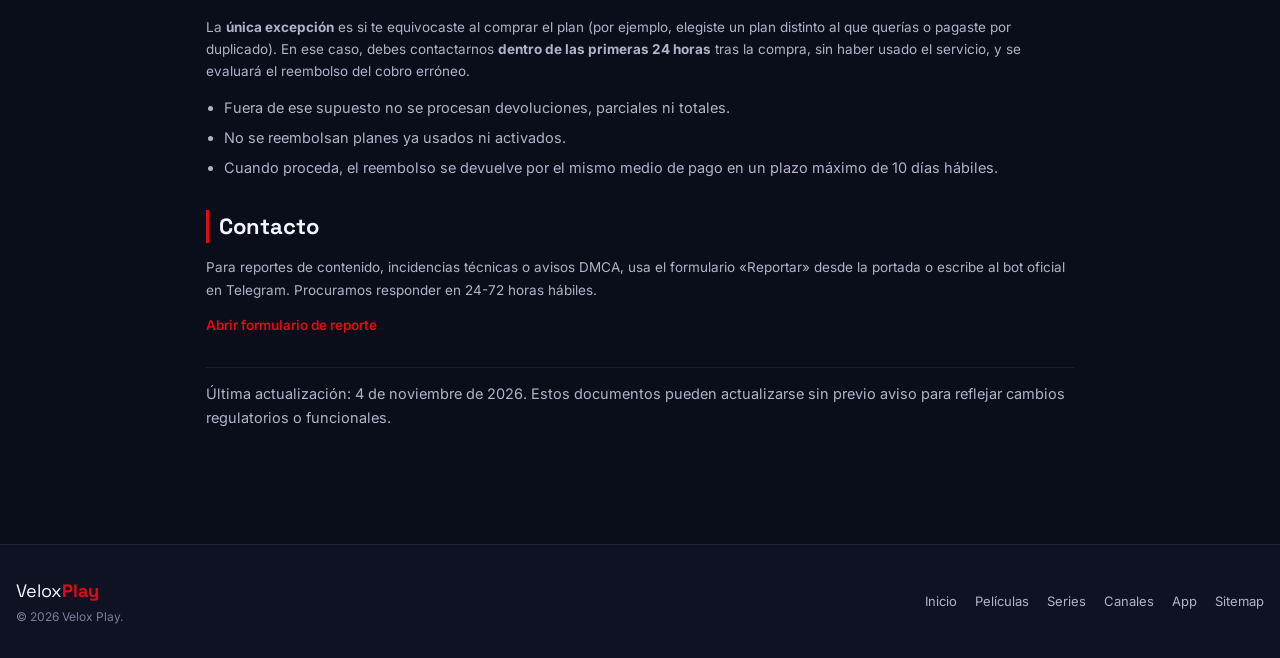
==== commit 69382aac: "feat: detalle v2, filtros, +18, canales.html, similares" ====
--- a/app.html
+++ b/app.html
@@ -54,6 +54,7 @@
       <a href="index.html" class="nav__link">Inicio</a>
       <a href="peliculas.html" class="nav__link">Películas</a>
       <a href="series.html" class="nav__link">Series</a>
+      <a href="canales.html" class="nav__link">Canales</a>
       <a href="app.html" class="nav__link is-active">App</a>
     </nav>
   </div>
@@ -153,6 +154,7 @@
       <a href="index.html">Inicio</a>
       <a href="peliculas.html">Películas</a>
       <a href="series.html">Series</a>
+      <a href="canales.html">Canales</a>
       <a href="app.html">App</a>
       <a href="sitemap.xml">Sitemap</a>
     </nav>
--- a/css/styles.css
+++ b/css/styles.css
@@ -656,3 +656,60 @@
   letter-spacing: 0.5px;
 }
 .episodios .ep-badge--off { background: rgba(255,255,255,0.08); color: var(--text-fade); }
+
+/* ========== Detalle v2 — layout mejorado ========== */
+.detail-grid { display: grid; grid-template-columns: 1fr; gap: 20px; }
+@media (min-width: 900px) {
+  .detail-grid.detail-grid--peli { grid-template-columns: 280px 1fr; align-items: start; }
+  .detail-grid.detail-grid--serie { grid-template-columns: 1fr 320px; align-items: start; }
+}
+
+.detail-side { display: flex; flex-direction: column; gap: 14px; }
+.detail-side__poster { width: 100%; aspect-ratio: 2/3; border-radius: 10px; object-fit: cover; box-shadow: var(--shadow-md); background: var(--surface-2); }
+
+.srv-stack { display: grid; grid-template-columns: 1fr; gap: 8px; }
+.srv-stack .srv { justify-content: flex-start; }
+
+.langs { display: flex; flex-wrap: wrap; gap: 6px; }
+.lang-pill { padding: 4px 10px; border-radius: 999px; background: var(--surface-2); color: var(--text-dim); font-size: 12px; font-weight: 600; letter-spacing: .3px; }
+.lang-pill.is-active { background: var(--accent); color: #fff; }
+
+/* Series: panel episodios + temporadas con prev/next */
+.serie-body { display: flex; flex-direction: column; gap: 14px; }
+.ep-nav { display: flex; align-items: center; gap: 10px; background: var(--surface); border: 1px solid var(--border); border-radius: 10px; padding: 8px 10px; }
+.ep-nav__btn { padding: 6px 10px; background: var(--surface-2); border-radius: 8px; color: var(--text); font-weight: 600; font-size: 13px; }
+.ep-nav__btn[disabled] { opacity: .35; cursor: not-allowed; }
+.ep-nav__sel { flex: 1; background: var(--surface-2); color: var(--text); border: 1px solid var(--border); border-radius: 8px; padding: 6px 10px; font: inherit; }
+
+.epi-panel { background: var(--surface); border: 1px solid var(--border); border-radius: 12px; padding: 10px; }
+.epi-panel h4 { margin: 2px 4px 10px; font-size: 14px; font-weight: 700; color: var(--text); font-family: 'Space Grotesk', sans-serif; letter-spacing: .3px; }
+.epi-list { list-style: none; padding: 0; margin: 0; max-height: 360px; overflow-y: auto; display: grid; gap: 4px; }
+.epi-list li { display: flex; align-items: center; gap: 8px; padding: 8px 10px; border-radius: 8px; cursor: pointer; transition: background .15s; font-size: 13.5px; }
+.epi-list li:hover, .epi-list li.is-active { background: var(--surface-2); }
+.epi-list li.is-active { outline: 1px solid var(--accent); }
+.epi-list .ep-n { min-width: 48px; color: var(--accent); font-weight: 700; font-size: 12px; }
+.epi-list .ep-t { flex: 1; color: var(--text); }
+.epi-list .ep-b { font-size: 11px; color: var(--text-fade); }
+
+/* Similares */
+.similares { margin-top: 18px; }
+.similares h3 { font-size: 15px; margin: 0 0 10px; font-family: 'Space Grotesk', sans-serif; }
+.sim-grid { display: grid; grid-template-columns: repeat(auto-fill, minmax(100px, 1fr)); gap: 8px; }
+.sim-card { cursor: pointer; border-radius: 8px; overflow: hidden; background: var(--surface-2); aspect-ratio: 2/3; position: relative; }
+.sim-card img { width: 100%; height: 100%; object-fit: cover; display: block; }
+.sim-card span { position: absolute; left: 0; right: 0; bottom: 0; padding: 4px 6px; font-size: 11px; background: linear-gradient(to top, rgba(0,0,0,0.9), transparent); color: #fff; white-space: nowrap; overflow: hidden; text-overflow: ellipsis; }
+
+/* Badge +18 */
+.badge--adulto { background: linear-gradient(135deg, #E50914, #B20610); color: #fff; }
+
+/* Advertencia +18 */
+.aviso { position: fixed; inset: 0; z-index: 110; display: flex; align-items: center; justify-content: center; padding: 20px; background: rgba(0,0,0,0.85); backdrop-filter: blur(6px); }
+.aviso[hidden] { display: none; }
+.aviso__card { max-width: 440px; background: var(--surface); border: 1px solid var(--border); border-radius: 14px; padding: 24px; text-align: center; }
+.aviso__card h3 { font-family: 'Space Grotesk', sans-serif; margin: 0 0 8px; font-size: 22px; color: #FF5252; }
+.aviso__card p { color: var(--text-dim); margin: 6px 0; font-size: 14px; line-height: 1.55; }
+.aviso__btns { display: flex; gap: 10px; justify-content: center; margin-top: 16px; flex-wrap: wrap; }
+
+/* Filtros extendidos */
+.filtros-ext { display: flex; flex-wrap: wrap; gap: 10px; align-items: center; margin: 8px 0 14px; }
+.filtros-ext select { background: var(--surface); color: var(--text); border: 1px solid var(--border); border-radius: 999px; padding: 8px 12px; font: inherit; font-size: 13px; }
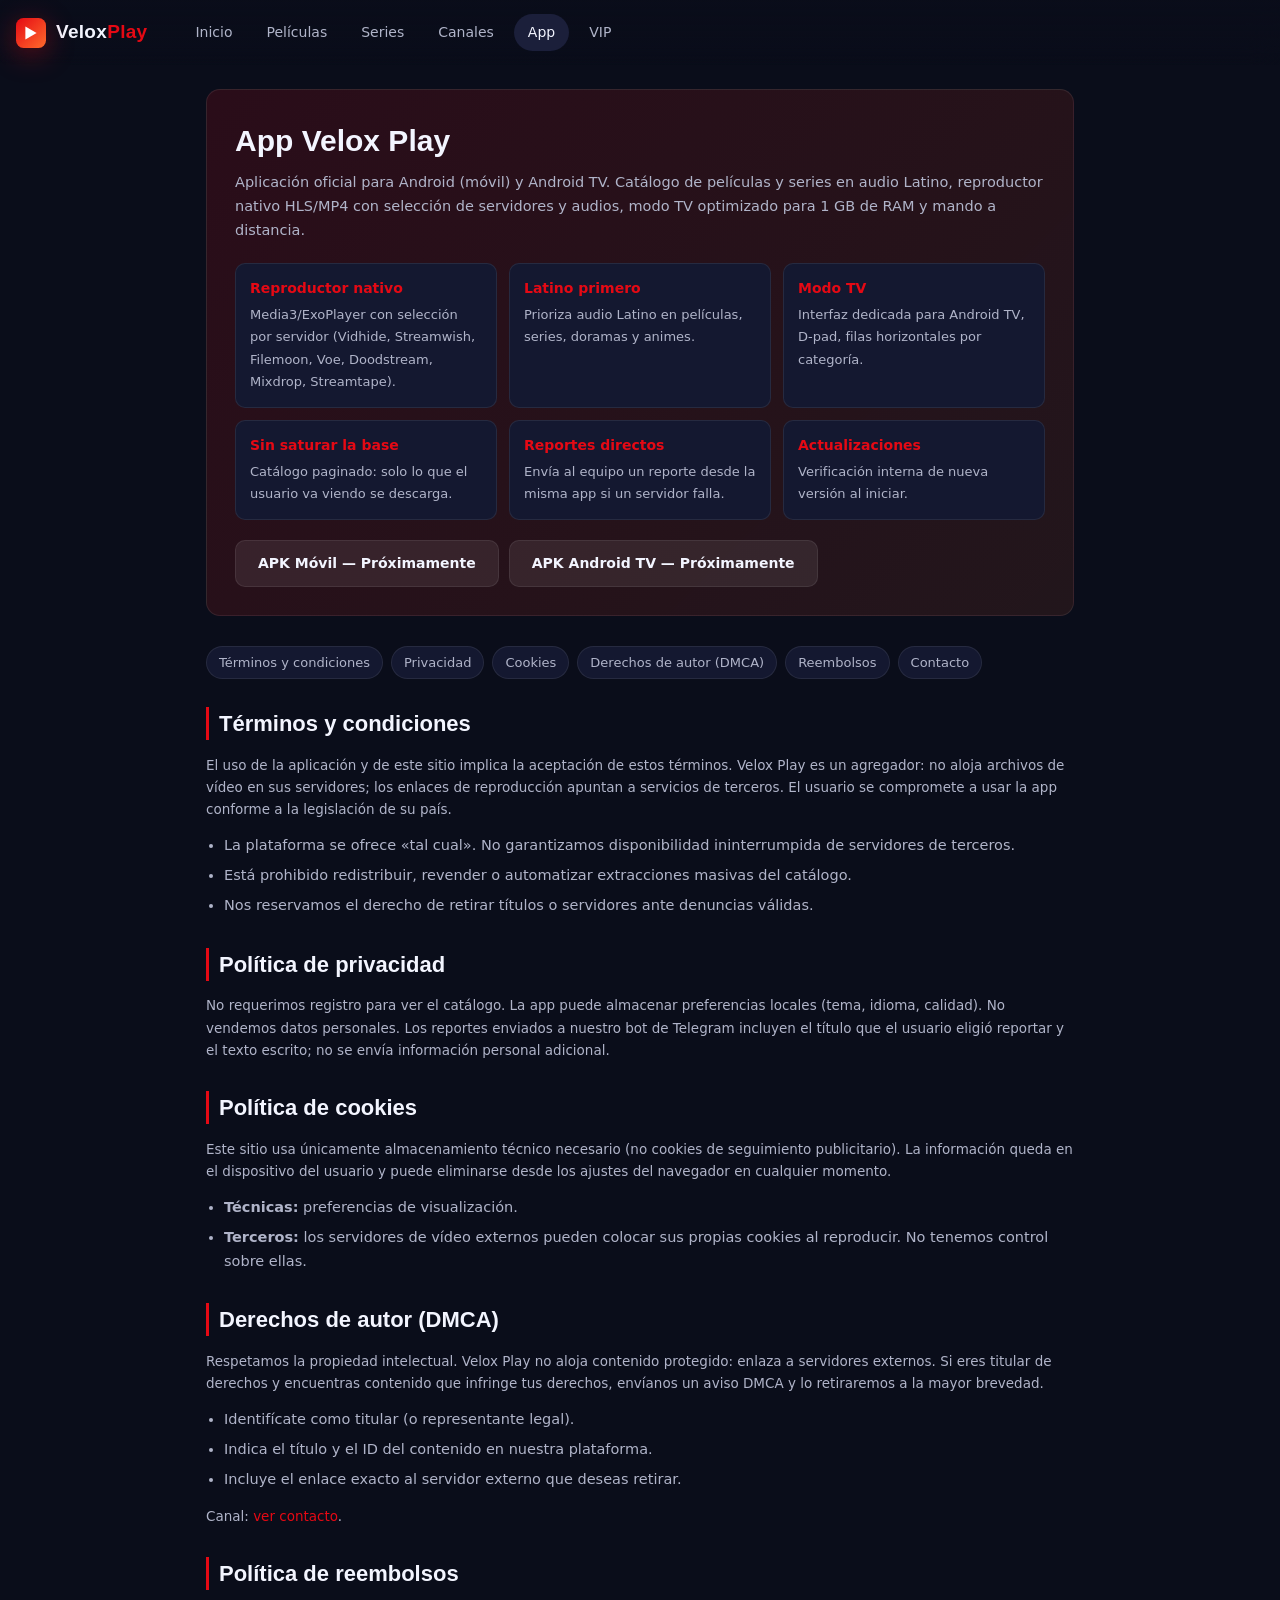
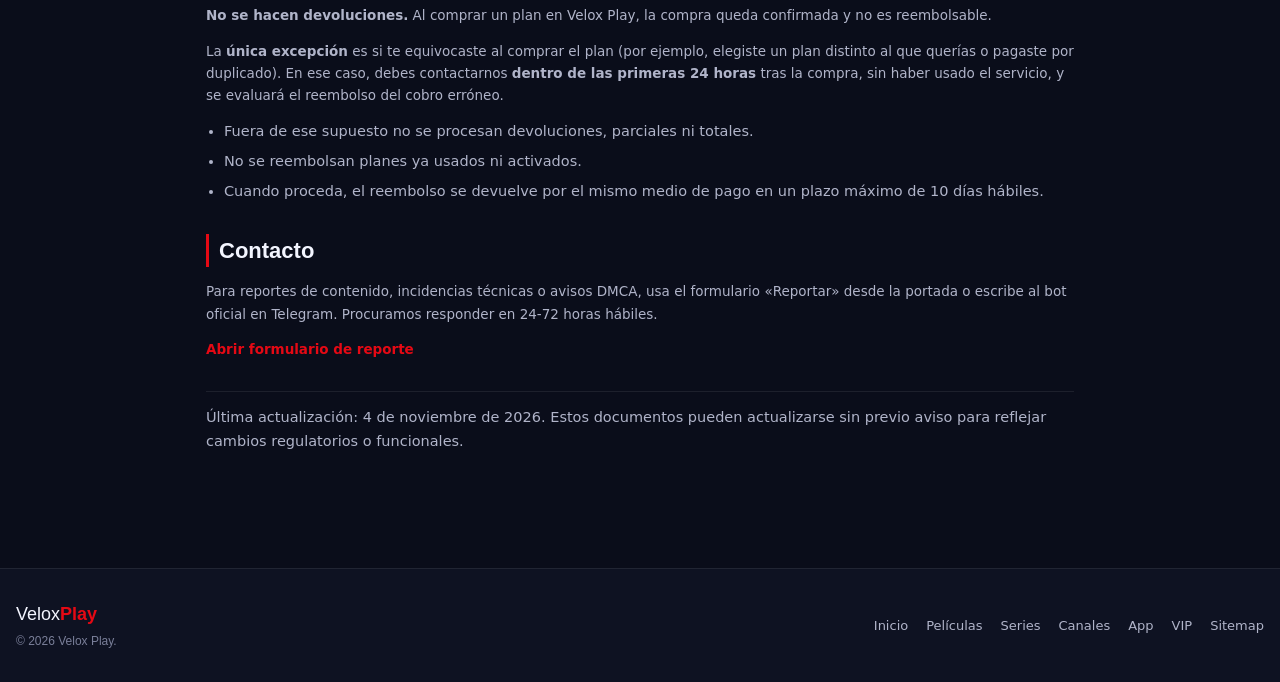
==== commit c8a5fbb4: "feat: canales en vivo (mismas listas que la app), espacios de anuncio, VIP y seguridad - canales.htm" ====
--- a/app.html
+++ b/app.html
@@ -2,6 +2,8 @@
 <html lang="es">
 <head>
 <meta charset="UTF-8" />
+<meta http-equiv="Content-Security-Policy" content="default-src 'self'; script-src 'self'; style-src 'self' 'unsafe-inline' https://fonts.googleapis.com; font-src 'self' https://fonts.gstatic.com; img-src 'self' data: https:; connect-src 'self' https://iqebalrrvjmbtemlrigt.supabase.co; frame-src https:; media-src 'self' https: blob:; object-src 'none'; base-uri 'self'; form-action 'self'; upgrade-insecure-requests" />
+<meta name="referrer" content="strict-origin-when-cross-origin" />
 <meta name="viewport" content="width=device-width, initial-scale=1.0, viewport-fit=cover" />
 <meta name="theme-color" content="#0A0D1A" />
 <meta name="color-scheme" content="dark" />
@@ -56,6 +58,7 @@
       <a href="series.html" class="nav__link">Series</a>
       <a href="canales.html" class="nav__link">Canales</a>
       <a href="app.html" class="nav__link is-active">App</a>
+      <a href="vip.html" class="nav__link">VIP</a>
     </nav>
   </div>
 </header>
@@ -156,21 +159,12 @@
       <a href="series.html">Series</a>
       <a href="canales.html">Canales</a>
       <a href="app.html">App</a>
+      <a href="vip.html">VIP</a>
       <a href="sitemap.xml">Sitemap</a>
     </nav>
   </div>
 </footer>
 
-<script>
-  document.getElementById('y').textContent = new Date().getFullYear();
-  (function () {
-    const nav = document.getElementById('nav'), t = document.getElementById('nav-toggle');
-    if (!nav || !t) return;
-    t.addEventListener('click', () => {
-      const abierto = nav.classList.toggle('is-open');
-      t.setAttribute('aria-expanded', abierto ? 'true' : 'false');
-    });
-  })();
-</script>
+<script src="js/ui.js"></script>
 </body>
 </html>
--- a/css/styles.css
+++ b/css/styles.css
@@ -713,3 +713,46 @@
 /* Filtros extendidos */
 .filtros-ext { display: flex; flex-wrap: wrap; gap: 10px; align-items: center; margin: 8px 0 14px; }
 .filtros-ext select { background: var(--surface); color: var(--text); border: 1px solid var(--border); border-radius: 999px; padding: 8px 12px; font: inherit; font-size: 13px; }
+
+/* VIP */
+.vip { max-width: 1080px; margin: 0 auto; padding: 88px 16px 48px; }
+.vip-hero { text-align: center; padding: 32px 0 16px; }
+.vip-pill { display: inline-block; padding: 4px 12px; border-radius: 999px; background: rgba(241,196,15,0.12); color: var(--amarillo); font-size: 12px; font-weight: 600; letter-spacing: .04em; text-transform: uppercase; }
+.vip-hero__title { font-family: 'Space Grotesk', sans-serif; font-size: clamp(28px, 6vw, 48px); line-height: 1.1; margin: 14px auto 10px; max-width: 720px; color: var(--text); }
+.vip-hero__text { color: var(--text-dim); max-width: 560px; margin: 0 auto; }
+.vip-hero__cta { display: flex; flex-wrap: wrap; gap: 10px; justify-content: center; margin-top: 20px; }
+.vip-section { margin-top: 48px; }
+.vip-h2 { font-family: 'Space Grotesk', sans-serif; font-size: 24px; margin: 0 0 16px; color: var(--text); }
+.vip-benefits, .vip-plans { display: grid; gap: 12px; grid-template-columns: 1fr; }
+.vip-benefit, .vip-plan { background: var(--surface); border: 1px solid var(--border); border-radius: var(--radius); padding: 18px; }
+.vip-benefit h3, .vip-plan h3 { margin: 0 0 6px; font-size: 17px; color: var(--text); }
+.vip-benefit p, .vip-plan p { margin: 0; color: var(--text-dim); font-size: 14px; }
+.vip-plan { position: relative; }
+.vip-plan--rec { border: 2px solid var(--amarillo); background: linear-gradient(180deg, rgba(241,196,15,0.10), var(--surface)); }
+.vip-plan__badge { position: absolute; top: -11px; right: 14px; background: var(--amarillo); color: #000; font-size: 11px; font-weight: 700; padding: 3px 10px; border-radius: 999px; text-transform: uppercase; }
+.vip-plan__price { font-family: 'Space Grotesk', sans-serif; font-size: 28px; color: var(--text) !important; margin: 4px 0 8px !important; }
+.vip-plan__price span { font-size: 14px; color: var(--text-fade); }
+.vip-note { color: var(--text-fade); font-size: 13px; text-align: center; margin-top: 12px; }
+.vip-table-wrap { overflow-x: auto; border-radius: var(--radius); border: 1px solid var(--border); }
+.vip-table { width: 100%; border-collapse: collapse; font-size: 14px; }
+.vip-table th, .vip-table td { padding: 12px 14px; text-align: left; border-bottom: 1px solid var(--border); color: var(--text-dim); }
+.vip-table thead th { background: var(--surface-2); color: var(--text); }
+.vip-table td:last-child { color: var(--ok); font-weight: 600; }
+.vip-steps { color: var(--text-dim); padding-left: 20px; line-height: 1.7; }
+.vip-steps code { background: var(--surface-2); padding: 2px 6px; border-radius: 6px; color: var(--text); }
+.vip-faq details { background: var(--surface); border: 1px solid var(--border); border-radius: var(--radius-sm); padding: 14px 16px; margin-bottom: 10px; }
+.vip-faq summary { cursor: pointer; color: var(--text); font-weight: 600; }
+.vip-faq p { color: var(--text-dim); margin: 10px 0 0; font-size: 14px; }
+.vip-small { color: var(--text-fade); font-size: 12px; text-align: center; margin-top: 40px; }
+@media (min-width: 640px) { .vip-benefits { grid-template-columns: repeat(2, 1fr); } .vip-plans { grid-template-columns: repeat(2, 1fr); } }
+@media (min-width: 960px) { .vip-benefits, .vip-plans { grid-template-columns: repeat(4, 1fr); } }
+
+/* ========== Espacios de anuncio ========== */
+.ad-slot { max-width: 1400px; margin: 12px auto; padding: 0 16px; }
+.ad-slot:empty { display: none; }
+.ad-promo { display: flex; align-items: center; gap: 14px; flex-wrap: wrap; padding: 14px 18px; border-radius: var(--radius); border: 1px solid var(--border); background: linear-gradient(90deg, rgba(229,9,20,.16), rgba(255,107,44,.08)); color: var(--text); }
+.ad-promo:hover { border-color: var(--accent); }
+.ad-promo__tag { font-size: 10px; text-transform: uppercase; letter-spacing: .6px; color: var(--text-fade); border: 1px solid var(--border); border-radius: 6px; padding: 2px 6px; }
+.ad-promo__txt { flex: 1; min-width: 180px; display: flex; flex-direction: column; gap: 2px; font-size: 14px; }
+.ad-promo__txt span { color: var(--text-dim); font-size: 13px; }
+.ad-promo__btn { padding: 8px 14px; border-radius: 999px; background: var(--accent); color: #fff; font-weight: 600; font-size: 13px; }
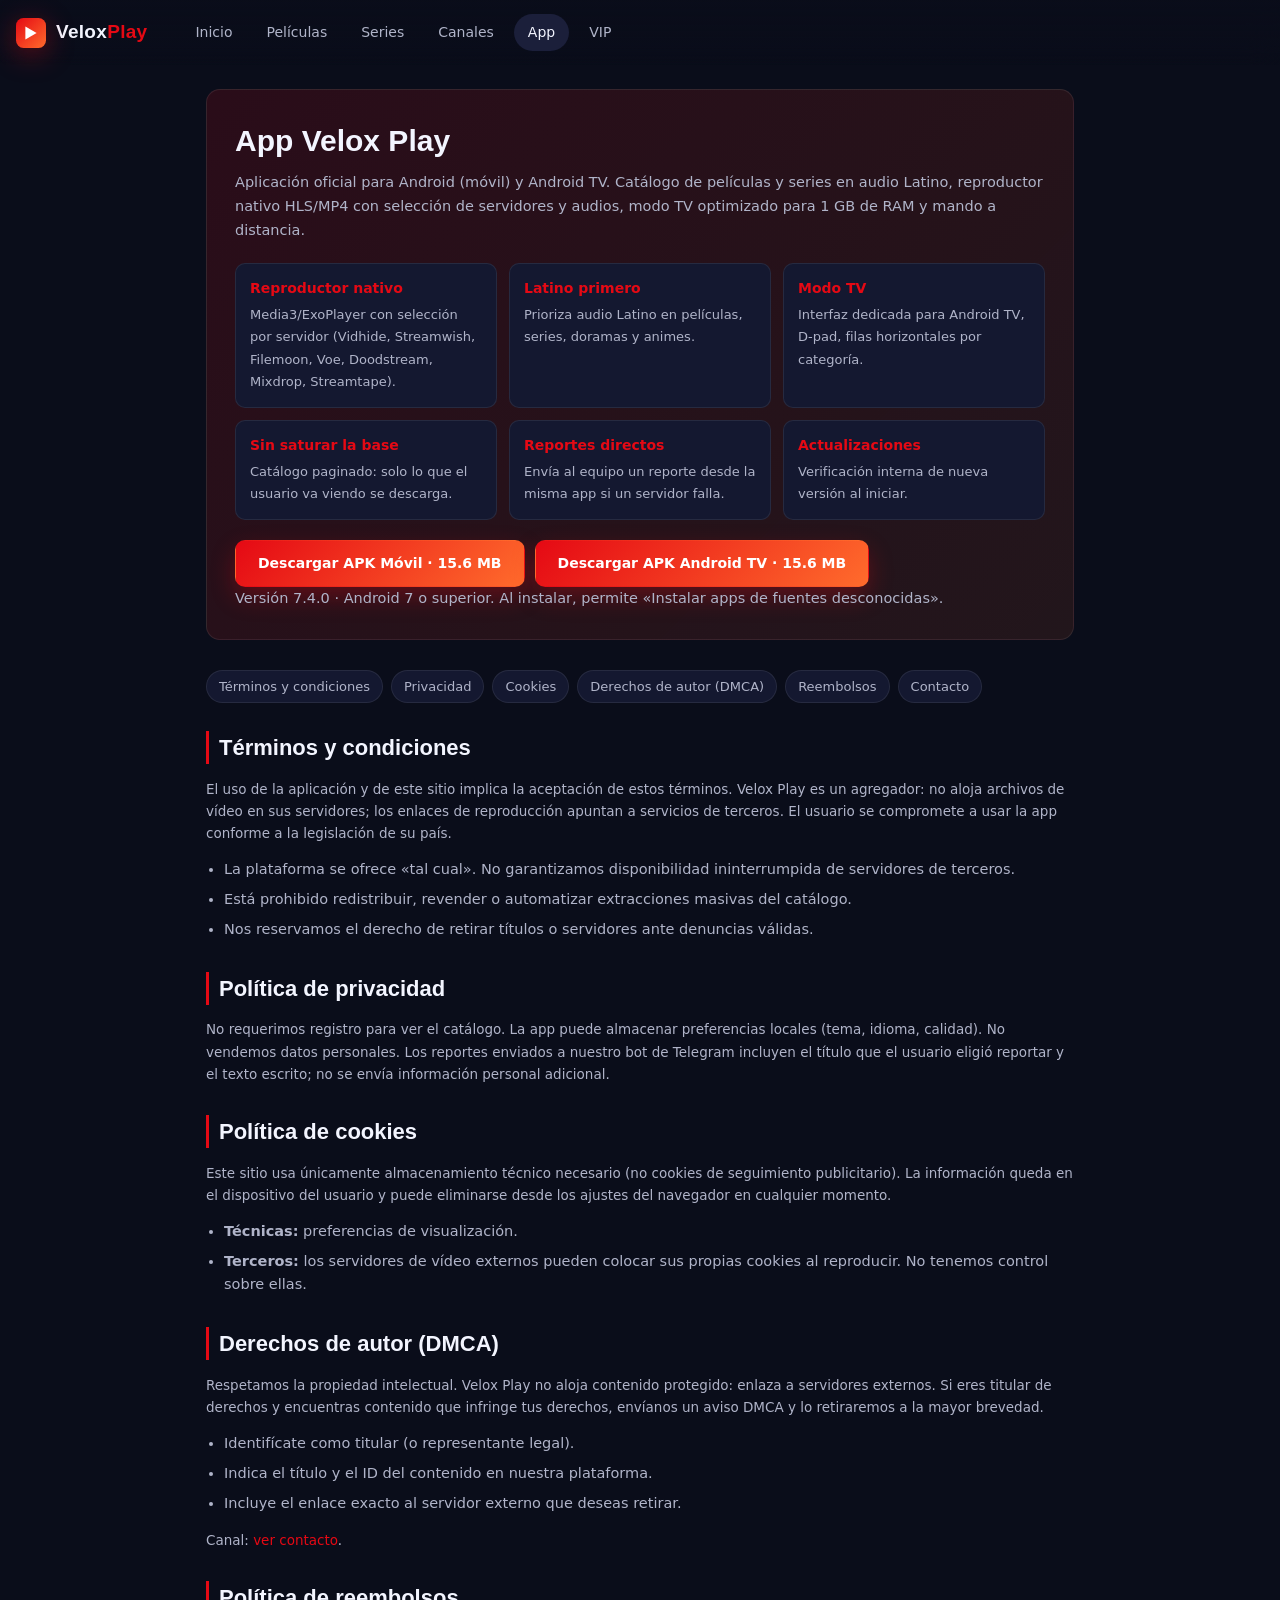
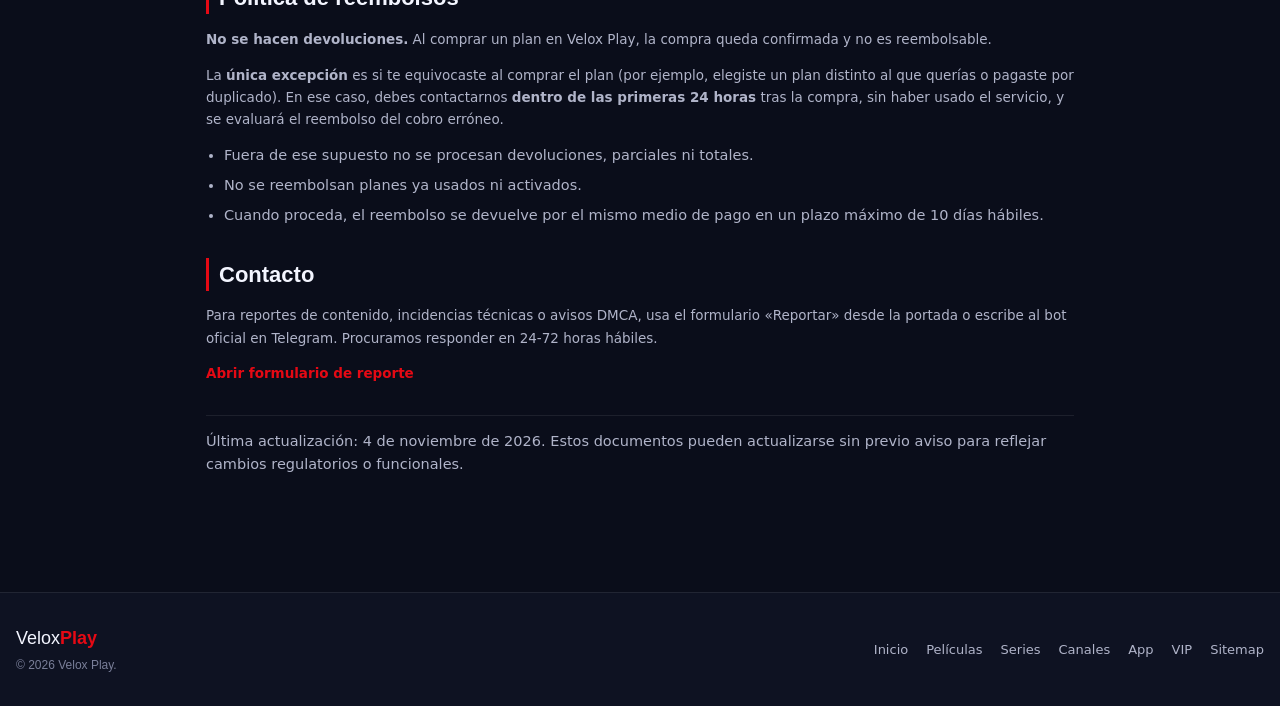
==== commit 33f12e0f: "feat: descarga de APK Móvil y Android TV 7.4.0 Co-Authored-By: Claude Opus 5.5 <noreply@anthropic.co" ====
--- a/app.html
+++ b/app.html
@@ -78,9 +78,10 @@
     </div>
 
     <div class="descargas">
-      <button class="btn btn--ghost" disabled>APK Móvil — Próximamente</button>
-      <button class="btn btn--ghost" disabled>APK Android TV — Próximamente</button>
+      <a class="btn btn--primary" href="https://github.com/flashanaaya18/velox-play-studio/releases/download/v7.4.0/VeloxPlay-Movil-7.4.0.apk" rel="noopener">Descargar APK Móvil · 15.6 MB</a>
+      <a class="btn btn--primary" href="https://github.com/flashanaaya18/velox-play-studio/releases/download/v7.4.0/VeloxPlay-TV-7.4.0.apk" rel="noopener">Descargar APK Android TV · 15.6 MB</a>
     </div>
+        <p class="apk-nota">Versión 7.4.0 · Android 7 o superior. Al instalar, permite «Instalar apps de fuentes desconocidas».</p>
   </section>
 
   <nav class="doc__nav" aria-label="Secciones legales">
--- a/css/styles.css
+++ b/css/styles.css
@@ -747,12 +747,86 @@
 @media (min-width: 640px) { .vip-benefits { grid-template-columns: repeat(2, 1fr); } .vip-plans { grid-template-columns: repeat(2, 1fr); } }
 @media (min-width: 960px) { .vip-benefits, .vip-plans { grid-template-columns: repeat(4, 1fr); } }
 
-/* ========== Espacios de anuncio ========== */
-.ad-slot { max-width: 1400px; margin: 12px auto; padding: 0 16px; }
+/* ========== Anuncios Velox Play ========== */
+.ad-slot { max-width: 1400px; margin: 14px auto; padding: 0 16px; }
 .ad-slot:empty { display: none; }
-.ad-promo { display: flex; align-items: center; gap: 14px; flex-wrap: wrap; padding: 14px 18px; border-radius: var(--radius); border: 1px solid var(--border); background: linear-gradient(90deg, rgba(229,9,20,.16), rgba(255,107,44,.08)); color: var(--text); }
-.ad-promo:hover { border-color: var(--accent); }
-.ad-promo__tag { font-size: 10px; text-transform: uppercase; letter-spacing: .6px; color: var(--text-fade); border: 1px solid var(--border); border-radius: 6px; padding: 2px 6px; }
-.ad-promo__txt { flex: 1; min-width: 180px; display: flex; flex-direction: column; gap: 2px; font-size: 14px; }
-.ad-promo__txt span { color: var(--text-dim); font-size: 13px; }
-.ad-promo__btn { padding: 8px 14px; border-radius: 999px; background: var(--accent); color: #fff; font-weight: 600; font-size: 13px; }
+.ad-velox {
+  --c1: #E50914; --c2: #FF6B2C;
+  position: relative; overflow: hidden;
+  display: grid; grid-template-columns: auto 1fr auto; align-items: center; gap: 18px;
+  padding: 18px 22px; border-radius: 16px; color: var(--text);
+  background: radial-gradient(120% 140% at 0% 0%, color-mix(in srgb, var(--c1) 35%, transparent), transparent 60%),
+              linear-gradient(100deg, var(--surface) 0%, var(--bg-2) 100%);
+  border: 1px solid color-mix(in srgb, var(--c1) 40%, var(--border));
+  box-shadow: var(--shadow-md);
+  transition: transform .2s, box-shadow .2s, border-color .2s;
+}
+.ad-velox::after {
+  content: ''; position: absolute; right: -60px; top: -60px; width: 220px; height: 220px; border-radius: 50%;
+  background: radial-gradient(circle, color-mix(in srgb, var(--c2) 30%, transparent), transparent 70%);
+  pointer-events: none;
+}
+.ad-velox:hover { transform: translateY(-2px); border-color: var(--c1); box-shadow: 0 14px 34px rgba(0,0,0,.45); }
+.ad-velox--vip { --c1: #F1C40F; --c2: #E67E22; }
+.ad-velox--vivo { --c1: #2ECC71; --c2: #1ABC9C; }
+.ad-velox--gol { --c1: #3498DB; --c2: #2ECC71; }
+.ad-velox--reanudar { --c1: #9B59B6; --c2: #E91E63; }
+.ad-velox__icono {
+  width: 58px; height: 58px; border-radius: 14px; display: grid; place-items: center; color: #fff;
+  background: linear-gradient(135deg, var(--c1), var(--c2)); box-shadow: 0 8px 20px color-mix(in srgb, var(--c1) 45%, transparent);
+}
+.ad-velox__icono svg { width: 32px; height: 32px; }
+.ad-velox__cuerpo { display: flex; flex-direction: column; gap: 4px; min-width: 0; position: relative; z-index: 1; }
+.ad-velox__ceja { font-size: 11px; font-weight: 700; letter-spacing: .8px; text-transform: uppercase; color: var(--c1); }
+.ad-velox__titulo { font-family: 'Space Grotesk', sans-serif; font-size: clamp(17px, 2vw, 21px); line-height: 1.2; text-wrap: balance; }
+.ad-velox__texto { color: var(--text-dim); font-size: 13.5px; line-height: 1.45; max-width: 62ch; }
+.ad-velox__chips { display: flex; flex-wrap: wrap; gap: 6px; margin-top: 4px; }
+.ad-velox__chips span { font-size: 11.5px; padding: 3px 9px; border-radius: 999px; background: rgba(255,255,255,.07); color: var(--text); border: 1px solid var(--border); }
+.ad-velox__cta {
+  position: relative; z-index: 1; white-space: nowrap; padding: 11px 18px; border-radius: 999px; font-weight: 700; font-size: 14px; color: #fff;
+  background: linear-gradient(90deg, var(--c1), var(--c2));
+}
+.ad-velox--vip .ad-velox__cta { color: #1a1300; }
+@media (max-width: 640px) {
+  .ad-velox { grid-template-columns: auto 1fr; padding: 16px; gap: 12px 14px; }
+  .ad-velox__icono { width: 46px; height: 46px; border-radius: 12px; }
+  .ad-velox__icono svg { width: 26px; height: 26px; }
+  .ad-velox__cta { grid-column: 1 / -1; text-align: center; }
+}
+
+/* Barra inferior fija */
+.ad-barra {
+  position: fixed; left: 0; right: 0; bottom: 0; z-index: 90;
+  padding: 10px max(16px, env(safe-area-inset-right, 0px)) calc(10px + env(safe-area-inset-bottom, 0px)) max(16px, env(safe-area-inset-left, 0px));
+  background: rgba(10,13,26,.92); backdrop-filter: blur(12px); -webkit-backdrop-filter: blur(12px);
+  border-top: 1px solid var(--border); animation: subirBarra .35s ease-out;
+}
+@keyframes subirBarra { from { transform: translateY(100%); } to { transform: translateY(0); } }
+.ad-barra .ad-velox { max-width: 1100px; margin: 0 auto; box-shadow: none; }
+.ad-velox--compacto { padding: 10px 14px; gap: 12px; }
+.ad-velox--compacto .ad-velox__icono { width: 40px; height: 40px; border-radius: 10px; }
+.ad-velox--compacto .ad-velox__icono svg { width: 22px; height: 22px; }
+.ad-velox--compacto .ad-velox__texto, .ad-velox--compacto .ad-velox__chips { display: none; }
+.ad-velox--compacto .ad-velox__titulo { font-size: 15px; }
+.ad-velox--compacto .ad-velox__cta { padding: 8px 14px; font-size: 13px; }
+.ad-barra__cerrar {
+  position: absolute; top: 4px; right: max(6px, env(safe-area-inset-right, 0px)); width: 28px; height: 28px; border-radius: 50%;
+  background: rgba(255,255,255,.12); color: #fff; font-size: 18px; line-height: 28px;
+}
+body.con-ad-barra { padding-bottom: 92px; }
+@media (max-width: 640px) {
+  .ad-velox--compacto { grid-template-columns: auto 1fr auto; }
+  .ad-velox--compacto .ad-velox__cta { grid-column: auto; }
+  .ad-velox--compacto .ad-velox__ceja { display: none; }
+  .ad-velox--compacto .ad-velox__titulo { font-size: 13.5px; }
+}
+
+/* VIP: elegir plan */
+.vip-elegir { margin-top: 12px; width: 100%; }
+.vip-solicitud { margin-top: 18px; padding: 18px; border-radius: var(--radius); border: 1px solid var(--accent); background: var(--surface); display: grid; gap: 10px; max-width: 520px; }
+.vip-solicitud h3 { margin: 0; font-family: 'Space Grotesk', sans-serif; }
+.vip-solicitud p { margin: 0; color: var(--text-dim); font-size: 14px; }
+.vip-solicitud input { padding: 11px 14px; border-radius: 10px; border: 1px solid var(--border); background: var(--bg-2); color: var(--text); font: inherit; }
+.vip-sol-estado { color: var(--accent-2) !important; font-weight: 600; }
+
+.apk-nota { color: var(--text-fade); font-size: 12.5px; margin: 10px 0 0; }
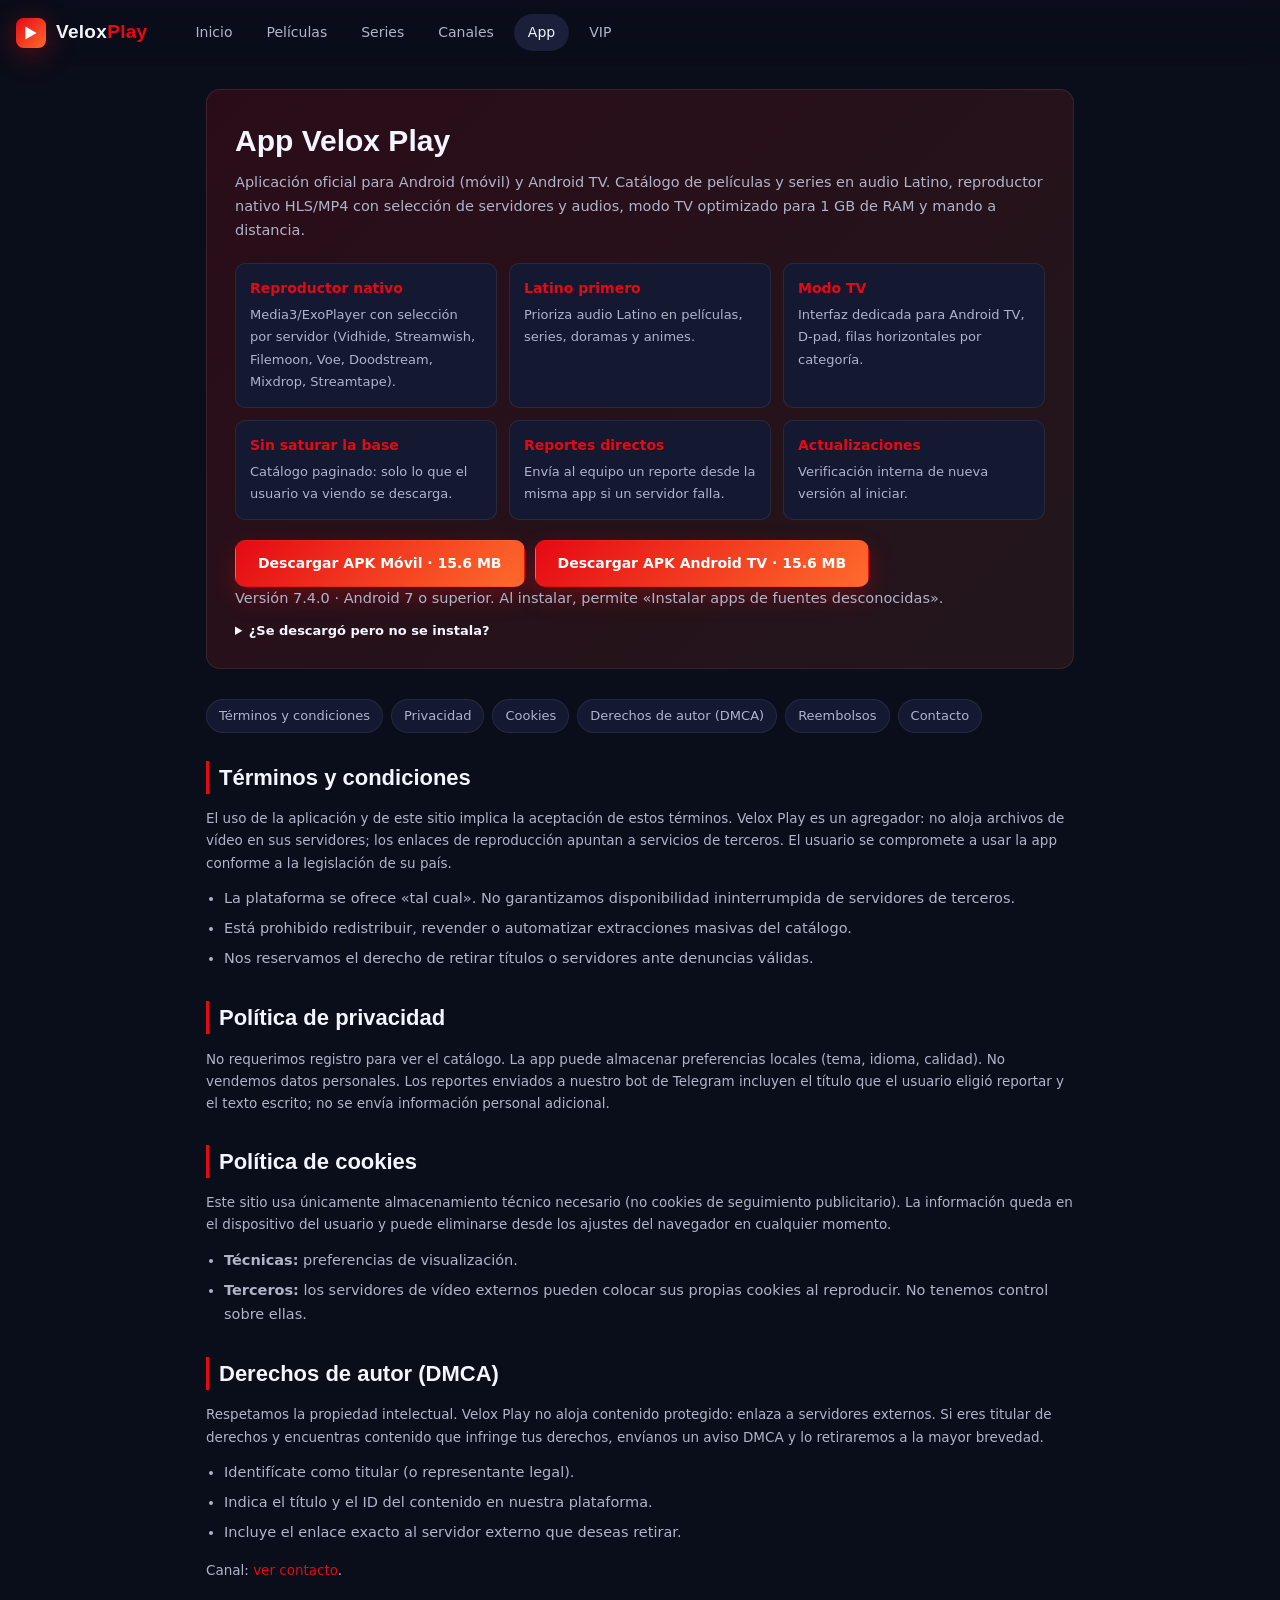
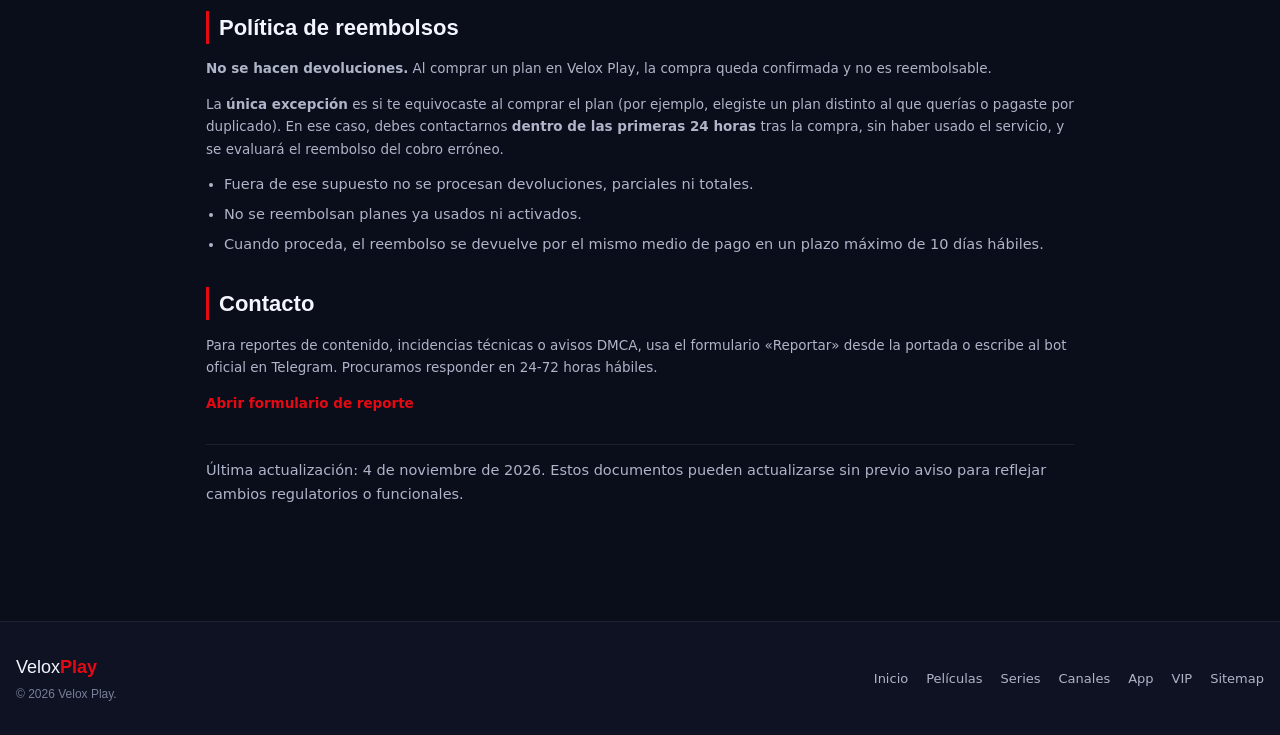
==== commit 8c9c1cde: "docs: pasos para instalar el APK si no abre tras descargar Co-Authored-By: Claude Opus 5.5 <noreply@" ====
--- a/app.html
+++ b/app.html
@@ -82,6 +82,12 @@
       <a class="btn btn--primary" href="https://github.com/flashanaaya18/velox-play-studio/releases/download/v7.4.0/VeloxPlay-TV-7.4.0.apk" rel="noopener">Descargar APK Android TV · 15.6 MB</a>
     </div>
         <p class="apk-nota">Versión 7.4.0 · Android 7 o superior. Al instalar, permite «Instalar apps de fuentes desconocidas».</p>
+        <details class="apk-ayuda"><summary>¿Se descargó pero no se instala?</summary><ol>
+          <li>Abre <strong>Archivos → Descargas</strong> y toca el archivo <code>VeloxPlay-…apk</code>.</li>
+          <li>Si no pasa nada: <strong>Ajustes → Apps → Chrome</strong> (o Archivos) <strong>→ Instalar apps desconocidas → Permitir</strong>.</li>
+          <li>Honor / Huawei / Xiaomi: desactiva <strong>Modo puro</strong> o <strong>Protección de instalación</strong> en Ajustes → Seguridad.</li>
+          <li>En Smart TV / TV Box: descarga con la app <em>Downloader</em> o copia el APK a una USB y ábrelo con el administrador de archivos.</li>
+        </ol></details>
   </section>
 
   <nav class="doc__nav" aria-label="Secciones legales">
--- a/css/styles.css
+++ b/css/styles.css
@@ -830,3 +830,6 @@
 .vip-sol-estado { color: var(--accent-2) !important; font-weight: 600; }
 
 .apk-nota { color: var(--text-fade); font-size: 12.5px; margin: 10px 0 0; }
+.apk-ayuda { margin-top: 10px; font-size: 13px; color: var(--text-dim); }
+.apk-ayuda summary { cursor: pointer; color: var(--text); font-weight: 600; }
+.apk-ayuda ol { margin: 8px 0 0; padding-left: 18px; display: grid; gap: 6px; }
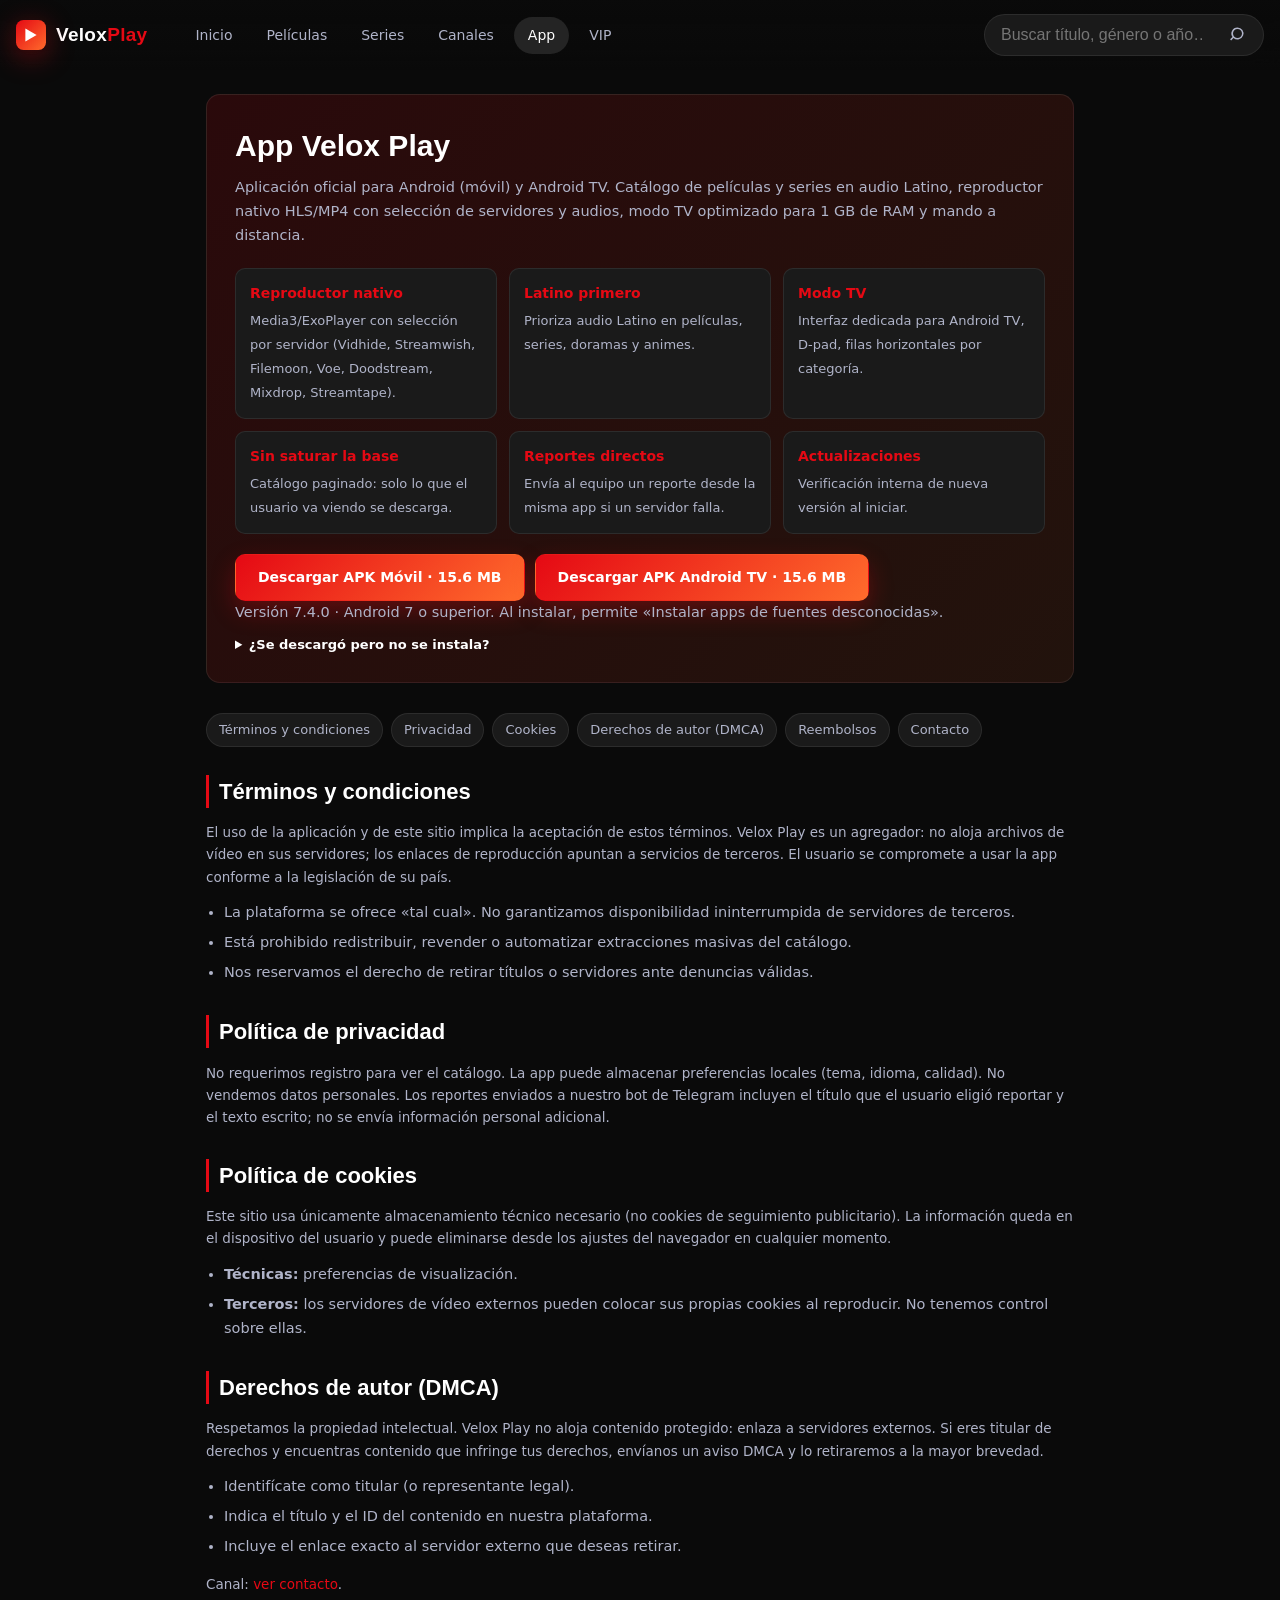
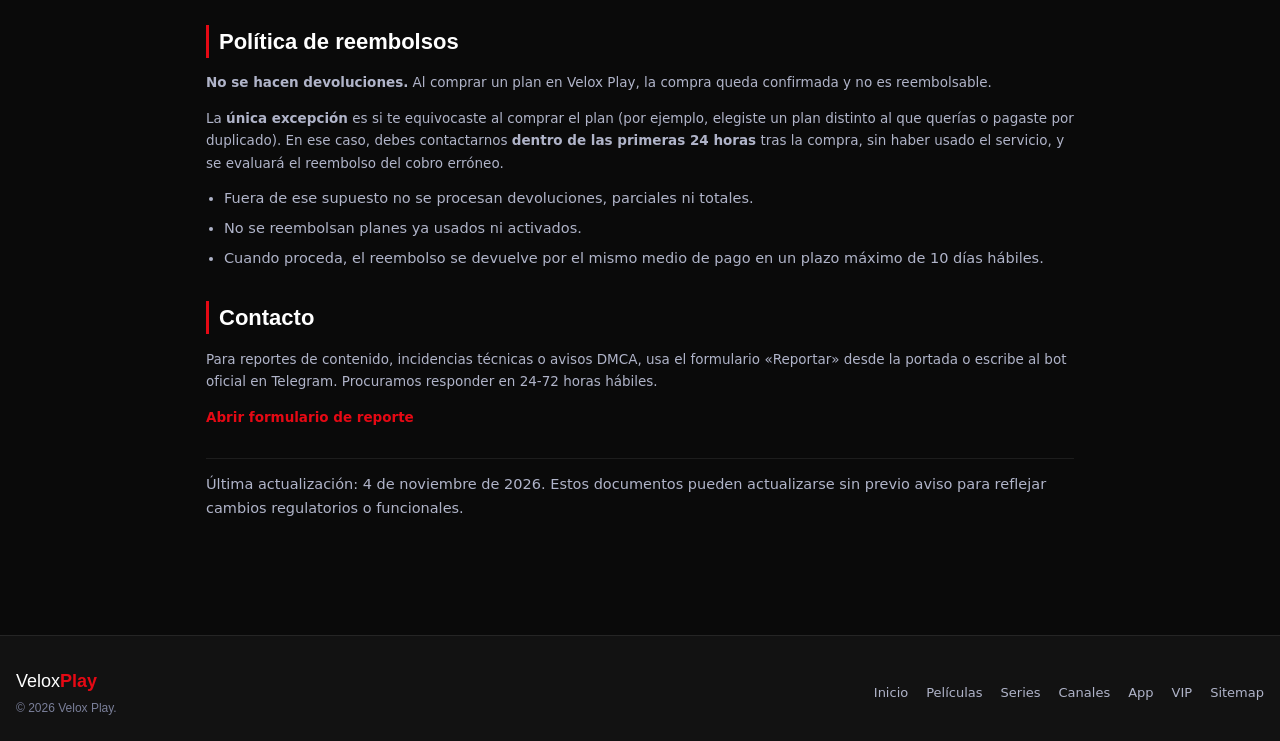
==== commit 7b0715b3: "feat: página de detalles, menú móvil arreglado, buscador y diseño responsive - detalles.html/js/css:" ====
--- a/app.html
+++ b/app.html
@@ -5,23 +5,34 @@
 <meta http-equiv="Content-Security-Policy" content="default-src 'self'; script-src 'self'; style-src 'self' 'unsafe-inline' https://fonts.googleapis.com; font-src 'self' https://fonts.gstatic.com; img-src 'self' data: https:; connect-src 'self' https://iqebalrrvjmbtemlrigt.supabase.co; frame-src https:; media-src 'self' https: blob:; object-src 'none'; base-uri 'self'; form-action 'self'; upgrade-insecure-requests" />
 <meta name="referrer" content="strict-origin-when-cross-origin" />
 <meta name="viewport" content="width=device-width, initial-scale=1.0, viewport-fit=cover" />
-<meta name="theme-color" content="#0A0D1A" />
+<meta name="theme-color" content="#0a0a0a" />
 <meta name="color-scheme" content="dark" />
 <title>App Velox Play — Info y Legal</title>
 <meta name="description" content="Información sobre la aplicación Velox Play para Android y Android TV, términos y condiciones, política de cookies, derechos de autor y política de reembolsos." />
 <meta name="robots" content="index,follow" />
+<meta property="og:type" content="website" />
+<meta property="og:title" content="App Velox Play para Android y Android TV" />
+<meta property="og:description" content="Descarga la app Velox Play para Android y Android TV; términos, privacidad y contacto." />
+<meta property="og:image" content="https://flashanaaya18.github.io/velox-play-studio/assets/icons/nuevo.png" />
+<meta property="og:url" content="https://flashanaaya18.github.io/velox-play-studio/app.html" />
+<meta name="twitter:card" content="summary_large_image" />
 <link rel="canonical" href="https://flashanaaya18.github.io/velox-play-studio/app.html" />
+<link rel="icon" type="image/png" href="assets/icons/nuevo.png" />
 <link rel="icon" type="image/svg+xml" href="assets/icon.svg" />
-<link rel="preconnect" href="https://fonts.googleapis.com" crossorigin />
+<link rel="preconnect" href="https://iqebalrrvjmbtemlrigt.supabase.co" crossorigin />
+<link rel="dns-prefetch" href="https://iqebalrrvjmbtemlrigt.supabase.co" />
+<link rel="dns-prefetch" href="https://fonts.googleapis.com" />
+<link rel="dns-prefetch" href="https://fonts.gstatic.com" />
+<link rel="preconnect" href="https://fonts.googleapis.com" />
 <link rel="preconnect" href="https://fonts.gstatic.com" crossorigin />
 <link rel="stylesheet" href="https://fonts.googleapis.com/css2?family=Space+Grotesk:wght@500;700&family=Inter:wght@400;500;600&display=swap" />
 <link rel="stylesheet" href="css/styles.css" />
 <style>
   .doc { max-width: 900px; margin: 0 auto; padding: 24px 16px 60px; }
-  .doc__hero { background: linear-gradient(135deg, rgba(229,9,20,0.15), rgba(255,107,44,0.1)); border: 1px solid var(--border); border-radius: var(--radius); padding: 28px; margin-bottom: 28px; }
-  .doc__hero h1 { font-family: 'Space Grotesk', sans-serif; font-size: 30px; margin: 0 0 8px; }
+  .doc__hero { overflow-wrap: anywhere; background: linear-gradient(135deg, rgba(229,9,20,0.15), rgba(255,107,44,0.1)); border: 1px solid var(--border); border-radius: var(--radius); padding: clamp(16px, 4vw, 28px); margin-bottom: 28px; }
+  .doc__hero h1 { font-family: "Space Grotesk", sans-serif; font-size: clamp(24px, 5vw, 30px); margin: 0 0 8px; }
   .doc__hero p { color: var(--text-dim); margin: 0; line-height: 1.6; }
-  .doc__caracteristicas { display: grid; grid-template-columns: repeat(auto-fit, minmax(240px, 1fr)); gap: 12px; margin: 20px 0; }
+  .doc__caracteristicas { display: grid; grid-template-columns: repeat(auto-fit, minmax(min(240px, 100%), 1fr)); gap: 12px; margin: 20px 0; }
   .feat { background: var(--surface); border: 1px solid var(--border); border-radius: var(--radius-sm); padding: 14px; }
   .feat strong { color: var(--accent); display: block; margin-bottom: 4px; font-size: 14px; }
   .feat span { color: var(--text-dim); font-size: 13px; line-height: 1.5; }
@@ -49,7 +60,7 @@
       </svg>
       <span class="brand__name">Velox<span>Play</span></span>
     </a>
-    <button class="nav-toggle" type="button" id="nav-toggle" aria-label="Abrir menú" aria-expanded="false">
+    <button class="nav-toggle" type="button" id="nav-toggle" aria-label="Abrir menú" aria-expanded="false" aria-controls="nav">
       <span></span><span></span><span></span>
     </button>
     <nav class="nav" aria-label="Principal" id="nav">
@@ -60,6 +71,13 @@
       <a href="app.html" class="nav__link is-active">App</a>
       <a href="vip.html" class="nav__link">VIP</a>
     </nav>
+    <form class="search" id="buscador" role="search">
+      <input id="q" type="search" placeholder="Buscar título, género o año…" aria-label="Buscar" autocomplete="off" aria-controls="buscador-resultados" aria-expanded="false" />
+      <button type="submit" aria-label="Buscar">
+        <svg viewBox="0 0 24 24" width="18" height="18" aria-hidden="true"><path fill="currentColor" d="M10 2a8 8 0 1 1-5.3 14l-3.2 3.2-1.4-1.4 3.2-3.2A8 8 0 0 1 10 2zm0 2a6 6 0 1 0 0 12 6 6 0 0 0 0-12z"/></svg>
+      </button>
+      <div id="buscador-resultados" class="buscador-resultados" role="listbox" aria-label="Resultados de búsqueda" hidden></div>
+    </form>
   </div>
 </header>
 
@@ -173,5 +191,7 @@
 </footer>
 
 <script src="js/ui.js"></script>
+<script src="js/config.js"></script>
+<script src="js/buscador.js"></script>
 </body>
 </html>
--- a/css/styles.css
+++ b/css/styles.css
@@ -1,14 +1,18 @@
 /* Velox Play — tokens + base */
 :root {
-  --bg: #0A0D1A;
-  --bg-2: #0E1222;
-  --surface: #141830;
-  --surface-2: #1B1F3A;
+  /* Colores de marca */
+  --rojo: #E50914;
+  --negro: #0a0a0a;
+  --blanco: #ffffff;
+  --bg: var(--negro);
+  --bg-2: #121212;
+  --surface: #1a1a1a;
+  --surface-2: #242424;
   --border: rgba(255,255,255,0.08);
-  --text: #F3F5FF;
+  --text: var(--blanco);
   --text-dim: #B0B4C9;
   --text-fade: #7A7F99;
-  --accent: #E50914;
+  --accent: var(--rojo);
   --accent-2: #FF6B2C;
   --ok: #2ECC71;
   --azul: #3498DB;
@@ -30,13 +34,14 @@
   background: var(--bg);
   color: var(--text);
   font-family: 'Inter', system-ui, -apple-system, BlinkMacSystemFont, Segoe UI, Roboto, sans-serif;
-  font-size: 15px;
+  font-size: clamp(14px, 0.35vw + 13px, 16px);
   line-height: 1.5;
   min-height: 100vh;
   overflow-x: hidden;
   padding-top: env(safe-area-inset-top, 0);
 }
-img { max-width: 100%; display: block; }
+img, video, iframe, svg, canvas { max-width: 100%; }
+img { display: block; height: auto; }
 a { color: inherit; text-decoration: none; }
 button { cursor: pointer; font: inherit; color: inherit; background: none; border: none; }
 
@@ -45,21 +50,22 @@
   position: sticky;
   top: 0;
   z-index: 50;
-  background: linear-gradient(to bottom, rgba(10,13,26,0.98), rgba(10,13,26,0.72) 70%, transparent);
+  background: linear-gradient(to bottom, rgba(10,10,10,0.98), rgba(10,10,10,0.8) 70%, rgba(10,10,10,0.6));
   backdrop-filter: blur(16px);
   -webkit-backdrop-filter: blur(16px);
   transition: background 0.3s;
 }
-.topbar--scrolled { background: rgba(10,13,26,0.96); border-bottom: 1px solid var(--border); }
+.topbar--scrolled { background: rgba(10,10,10,0.96); border-bottom: 1px solid var(--border); }
 .topbar__inner {
   max-width: 1400px;
   margin: 0 auto;
   display: flex;
   align-items: center;
   gap: 18px;
-  padding: 14px max(16px, env(safe-area-inset-left, 0));
-}
-.brand { display: flex; align-items: center; gap: 10px; }
+  padding: 14px max(16px, env(safe-area-inset-right, 0px)) 14px max(16px, env(safe-area-inset-left, 0px));
+  min-width: 0;
+}
+.brand { display: flex; align-items: center; gap: 10px; flex-shrink: 0; }
 .brand__mark { width: 30px; height: 30px; filter: drop-shadow(0 6px 14px rgba(229,9,20,0.4)); }
 .brand__name {
   font-family: 'Space Grotesk', sans-serif;
@@ -81,13 +87,15 @@
   font-size: 14px;
   font-weight: 500;
   color: var(--text-dim);
-  transition: all 0.2s;
+  transition: color 0.2s, background-color 0.2s;
 }
 .nav__link:hover { color: var(--text); background: var(--surface); }
 .nav__link.is-active { color: var(--text); background: var(--surface-2); }
 
 .search {
+  position: relative;
   margin-left: auto;
+  min-width: 0;
   display: flex;
   align-items: center;
   background: var(--surface);
@@ -103,8 +111,9 @@
   border: 0;
   outline: 0;
   color: var(--text);
-  font-size: 14px;
+  font-size: 16px; /* 16px evita el zoom automático de iOS */
   width: 220px;
+  min-width: 0;
 }
 .search button {
   display: grid;
@@ -140,8 +149,8 @@
 .hero__shade {
   position: absolute;
   inset: 0;
-  background: linear-gradient(90deg, rgba(10,13,26,0.98) 0%, rgba(10,13,26,0.72) 40%, rgba(10,13,26,0.1) 70%),
-              linear-gradient(0deg, rgba(10,13,26,1) 2%, transparent 60%);
+  background: linear-gradient(90deg, rgba(10,10,10,0.98) 0%, rgba(10,10,10,0.72) 40%, rgba(10,10,10,0.1) 70%),
+              linear-gradient(0deg, rgba(10,10,10,1) 2%, transparent 60%);
   z-index: -1;
 }
 .hero__content {
@@ -286,7 +295,7 @@
   color: #fff;
   opacity: 0;
   transform: translateY(6px);
-  transition: all 0.25s;
+  transition: opacity 0.25s, transform 0.25s;
 }
 .card:hover .card__info { opacity: 1; transform: translateY(0); }
 .card__title { font-weight: 600; font-size: 13px; line-height: 1.2; }
@@ -406,7 +415,7 @@
 }
 
 /* Server picker */
-.srv-grid { display: grid; grid-template-columns: repeat(auto-fill, minmax(180px, 1fr)); gap: 10px; }
+.srv-grid { display: grid; grid-template-columns: repeat(auto-fill, minmax(min(180px, 100%), 1fr)); gap: 10px; }
 .srv {
   display: flex;
   align-items: center;
@@ -478,7 +487,7 @@
 }
 .footer__brand strong { color: var(--accent); }
 .footer__brand p { font-family: 'Inter', sans-serif; font-size: 12px; color: var(--text-fade); margin: 4px 0 0; }
-.footer__nav { display: flex; gap: 18px; font-size: 13px; color: var(--text-dim); }
+.footer__nav { display: flex; flex-wrap: wrap; gap: 10px 18px; font-size: 13px; color: var(--text-dim); }
 .footer__nav a:hover { color: var(--text); }
 
 /* ========== Toast ========== */
@@ -495,7 +504,7 @@
   box-shadow: var(--shadow-md);
   opacity: 0;
   pointer-events: none;
-  transition: all 0.25s;
+  transition: opacity 0.25s, transform 0.25s;
   z-index: 200;
 }
 .toast.is-visible { opacity: 1; transform: translateX(-50%) translateY(0); }
@@ -504,35 +513,42 @@
 @media (max-width: 840px) {
   .nav-toggle { display: flex; }
   .topbar__inner { flex-wrap: wrap; }
-  .search { order: 3; width: 100%; margin-top: 4px; }
-  .search input { width: 100%; }
+  /* Buscador: fila completa bajo la marca */
+  .search { order: 3; width: 100%; flex-basis: 100%; margin: 4px 0 0; }
+  .search input { width: 100%; flex: 1; }
+  .topbar__inner { position: relative; }
   .nav {
-    order: 4;
-    width: 100%;
+    position: absolute;
+    top: 100%;
+    left: 0;
+    right: 0;
     margin: 0;
     flex-direction: column;
     gap: 2px;
-    max-height: 0;
-    overflow: hidden;
-    transition: max-height .25s ease, margin-top .25s ease;
-    border-top: 1px solid transparent;
+    padding: 10px max(16px, env(safe-area-inset-right, 0px)) 14px max(16px, env(safe-area-inset-left, 0px));
+    background: rgba(10,10,10,0.98);
+    border-bottom: 1px solid var(--border);
+    box-shadow: var(--shadow-md);
+    opacity: 0;
+    visibility: hidden;
+    transform: translateY(-8px);
+    transition: opacity .22s ease, transform .22s ease, visibility 0s linear .22s;
+    pointer-events: none;
   }
   .nav.is-open {
-    max-height: 320px;
-    margin-top: 8px;
-    padding-top: 10px;
-    border-top-color: var(--border);
+    opacity: 1;
+    visibility: visible;
+    transform: translateY(0);
+    transition: opacity .22s ease, transform .22s ease, visibility 0s;
+    pointer-events: auto;
   }
   .nav__link { padding: 12px 14px; border-radius: 10px; font-size: 15px; }
   .hero { min-height: 420px; padding-top: 60px; }
   .row__scroller { grid-auto-columns: 120px; }
-  .hero { min-height: 420px; padding-top: 60px; }
-  .row__scroller { grid-auto-columns: 120px; }
 }
 @media (max-width: 480px) {
   .topbar__inner { gap: 10px; padding: 10px 12px; }
   .brand__name { font-size: 16px; }
-  .search input { width: 90px; font-size: 13px; }
   .search { padding-left: 10px; }
   .hero { min-height: 380px; padding: 50px 14px 36px; }
   .hero__title { font-size: 26px; }
@@ -556,7 +572,7 @@
 }
 .apkbox__inner {
   display: grid;
-  grid-template-columns: repeat(auto-fit, minmax(300px, 1fr));
+  grid-template-columns: repeat(auto-fit, minmax(min(300px, 100%), 1fr));
   gap: 18px;
 }
 .apkbox__card {
@@ -565,7 +581,7 @@
   border-radius: 18px;
   padding: 24px;
 }
-.apkbox__card h3 {
+.apkbox__card h3, .apkbox__h {
   font-family: 'Space Grotesk', sans-serif;
   margin: 0 0 8px;
   font-size: 18px;
@@ -798,7 +814,7 @@
 .ad-barra {
   position: fixed; left: 0; right: 0; bottom: 0; z-index: 90;
   padding: 10px max(16px, env(safe-area-inset-right, 0px)) calc(10px + env(safe-area-inset-bottom, 0px)) max(16px, env(safe-area-inset-left, 0px));
-  background: rgba(10,13,26,.92); backdrop-filter: blur(12px); -webkit-backdrop-filter: blur(12px);
+  background: rgba(10,10,10,.92); backdrop-filter: blur(12px); -webkit-backdrop-filter: blur(12px);
   border-top: 1px solid var(--border); animation: subirBarra .35s ease-out;
 }
 @keyframes subirBarra { from { transform: translateY(100%); } to { transform: translateY(0); } }
@@ -833,3 +849,48 @@
 .apk-ayuda { margin-top: 10px; font-size: 13px; color: var(--text-dim); }
 .apk-ayuda summary { cursor: pointer; color: var(--text); font-weight: 600; }
 .apk-ayuda ol { margin: 8px 0 0; padding-left: 18px; display: grid; gap: 6px; }
+
+/* ========== Ajustes globales (marca, responsive, buscador) ========== */
+html { -webkit-text-size-adjust: 100%; }
+.footer { padding-bottom: max(24px, env(safe-area-inset-bottom, 0px)); }
+.hero__title, .row__title, .card__title, .vip-hero__title, .detail__body h2 { overflow-wrap: anywhere; }
+.row__title { font-size: clamp(16px, 1.2vw + 12px, 22px); }
+.hero__text { font-size: clamp(14px, 0.4vw + 13px, 17px); }
+.hero__bg, .hero__shade { pointer-events: none; }
+a.card { display: block; color: inherit; }
+.card:focus-visible { outline: 2px solid var(--rojo); outline-offset: 2px; }
+.card:hover { will-change: transform; }
+.nav-toggle:focus-visible, .nav__link:focus-visible, .btn:focus-visible { outline: 2px solid var(--rojo); outline-offset: 2px; }
+.btn { max-width: 100%; white-space: normal; text-align: center; justify-content: center; }
+.vip-table { min-width: 0; }
+.vip-table th, .vip-table td { overflow-wrap: anywhere; }
+@media (max-width: 380px) { .vip-table th, .vip-table td { padding: 10px 8px; font-size: 13px; } }
+.filtros, .filtros-ext { max-width: 100%; }
+.filtros-ext select { max-width: 100%; }
+.ad-velox__cta { white-space: normal; }
+@media (max-width: 480px) { .detail__card { max-height: calc(100dvh - 24px); border-radius: 14px; } .detail { padding: 12px; } }
+
+/* Desplegable del buscador (js/buscador.js) */
+.buscador-resultados {
+  position: absolute;
+  top: calc(100% + 6px);
+  right: 0;
+  width: min(380px, calc(100vw - 32px));
+  max-height: min(70vh, 480px);
+  overflow-y: auto;
+  background: var(--bg-2);
+  border: 1px solid var(--border);
+  border-radius: 12px;
+  box-shadow: var(--shadow-lg);
+  padding: 6px;
+  z-index: 60;
+}
+.buscador-resultados[hidden] { display: none; }
+.buscador-item { display: flex; align-items: center; gap: 10px; padding: 6px 8px; border-radius: 8px; color: var(--text); }
+.buscador-item:hover, .buscador-item.is-activo { background: var(--surface-2); }
+.buscador-item img, .buscador-item__ph { width: 40px; height: 60px; aspect-ratio: 2 / 3; object-fit: cover; border-radius: 6px; background: var(--surface); flex-shrink: 0; }
+.buscador-item__txt { display: flex; flex-direction: column; min-width: 0; }
+.buscador-item__txt strong { font-size: 14px; font-weight: 600; white-space: nowrap; overflow: hidden; text-overflow: ellipsis; }
+.buscador-item__txt small { font-size: 12px; color: var(--text-fade); }
+.buscador-resultados__vacio { padding: 12px; font-size: 13px; color: var(--text-dim); text-align: center; }
+@media (max-width: 840px) { .buscador-resultados { left: 0; right: 0; width: auto; } }
